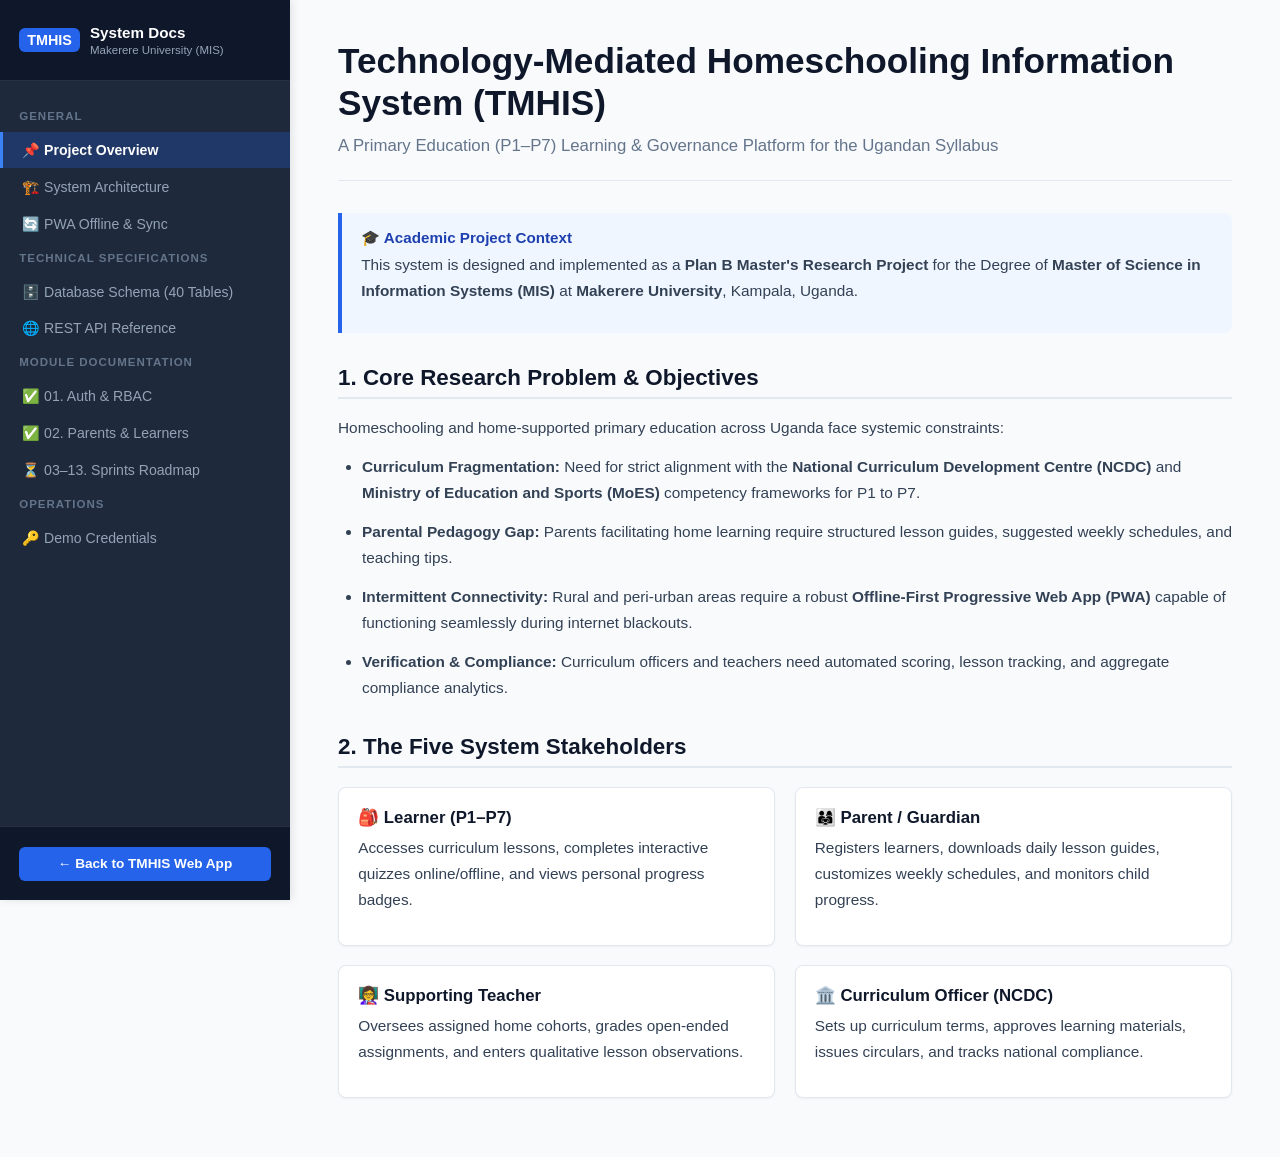
==== docs/index.html @ 47c2bee3 "feat: add learner management module with controller, styles, database seeds, and tests" ====
<!DOCTYPE html>
<html lang="en">
<head>
    <meta charset="UTF-8">
    <meta name="viewport" content="width=device-width, initial-scale=1.0">
    <title>TMHIS Documentation — Makerere University MIS Project</title>
    <link rel="icon" href="data:image/svg+xml,<svg xmlns=%22http://www.w3.org/2000/svg%22 viewBox=%220 0 100 100%22><text y=%22.9em%22 font-size=%2290%22>📖</text></svg>">
    <style>
        :root {
            --primary: #2563eb;
            --primary-dark: #1d4ed8;
            --primary-light: #eff6ff;
            --secondary: #0f172a;
            --sidebar-bg: #1e293b;
            --sidebar-text: #94a3b8;
            --sidebar-active: #ffffff;
            --sidebar-active-bg: #3b82f6;
            --bg-page: #f8fafc;
            --bg-card: #ffffff;
            --text-main: #1e293b;
            --text-muted: #64748b;
            --border-color: #e2e8f0;
            --code-bg: #0f172a;
            --code-text: #f8fafc;
            --success: #10b981;
            --warning: #f59e0b;
        }

        * {
            box-sizing: border-box;
            margin: 0;
            padding: 0;
            font-family: -apple-system, BlinkMacSystemFont, "Segoe UI", Roboto, Helvetica, Arial, sans-serif;
        }

        body {
            background-color: var(--bg-page);
            color: var(--text-main);
            display: flex;
            min-height: 100vh;
        }

        /* Sidebar */
        aside.sidebar {
            width: 290px;
            background: var(--sidebar-bg);
            color: var(--sidebar-text);
            display: flex;
            flex-direction: column;
            position: fixed;
            top: 0;
            bottom: 0;
            left: 0;
            z-index: 100;
            overflow-y: auto;
            box-shadow: 2px 0 8px rgba(0,0,0,0.1);
        }

        .sidebar-header {
            padding: 1.5rem 1.2rem;
            border-bottom: 1px solid rgba(255,255,255,0.1);
            background: #0f172a;
        }

        .sidebar-brand {
            display: flex;
            align-items: center;
            gap: 10px;
            color: #fff;
            text-decoration: none;
        }

        .sidebar-badge {
            background: #2563eb;
            color: #fff;
            font-weight: 800;
            font-size: 0.9rem;
            padding: 4px 8px;
            border-radius: 6px;
        }

        .sidebar-title {
            font-size: 0.95rem;
            font-weight: 700;
            line-height: 1.2;
        }

        .sidebar-subtitle {
            font-size: 0.72rem;
            color: #94a3b8;
            margin-top: 2px;
        }

        .sidebar-nav {
            padding: 1.2rem 0;
            flex: 1;
        }

        .nav-group-title {
            font-size: 0.72rem;
            text-transform: uppercase;
            letter-spacing: 1px;
            color: #64748b;
            padding: 0.6rem 1.2rem;
            font-weight: 700;
        }

        .nav-link {
            display: flex;
            align-items: center;
            gap: 10px;
            padding: 0.65rem 1.2rem;
            color: var(--sidebar-text);
            text-decoration: none;
            font-size: 0.88rem;
            font-weight: 500;
            transition: all 0.2s;
            border-left: 3px solid transparent;
        }

        .nav-link:hover {
            color: #fff;
            background: rgba(255,255,255,0.05);
        }

        .nav-link.active {
            color: #fff;
            background: rgba(37, 99, 235, 0.25);
            border-left-color: #3b82f6;
            font-weight: 600;
        }

        .sidebar-footer {
            padding: 1.2rem;
            border-top: 1px solid rgba(255,255,255,0.1);
            background: #0f172a;
        }

        .btn-back-app {
            display: flex;
            align-items: center;
            justify-content: center;
            gap: 8px;
            width: 100%;
            padding: 0.6rem;
            background: #2563eb;
            color: #fff;
            text-decoration: none;
            border-radius: 6px;
            font-size: 0.85rem;
            font-weight: 600;
            transition: background 0.2s;
        }
        .btn-back-app:hover { background: #1d4ed8; }

        /* Main Content */
        main.content {
            margin-left: 290px;
            flex: 1;
            padding: 2.5rem 3rem;
            max-width: 1100px;
        }

        .doc-section {
            display: none;
            animation: fadeIn 0.25s ease-in;
        }
        .doc-section.active { display: block; }

        @keyframes fadeIn {
            from { opacity: 0; transform: translateY(6px); }
            to { opacity: 1; transform: translateY(0); }
        }

        /* Typography & Components */
        h1.doc-title {
            font-size: 2.2rem;
            color: var(--secondary);
            margin-bottom: 0.5rem;
            line-height: 1.2;
        }

        .doc-subtitle {
            font-size: 1.05rem;
            color: var(--text-muted);
            margin-bottom: 2rem;
            padding-bottom: 1.2rem;
            border-bottom: 1px solid var(--border-color);
        }

        h2.section-heading {
            font-size: 1.4rem;
            color: var(--secondary);
            margin: 2rem 0 1rem 0;
            padding-bottom: 0.4rem;
            border-bottom: 2px solid #e2e8f0;
            display: flex;
            align-items: center;
            gap: 8px;
        }

        h3.subheading {
            font-size: 1.15rem;
            color: #334155;
            margin: 1.4rem 0 0.6rem 0;
        }

        p, li {
            font-size: 0.96rem;
            line-height: 1.7;
            color: #334155;
            margin-bottom: 0.8rem;
        }

        ul, ol {
            padding-left: 1.5rem;
            margin-bottom: 1rem;
        }

        /* Callout Box */
        .callout {
            background: #eff6ff;
            border-left: 4px solid var(--primary);
            padding: 1rem 1.2rem;
            border-radius: 0 8px 8px 0;
            margin: 1.2rem 0;
        }
        .callout-title {
            font-weight: 700;
            color: #1e40af;
            margin-bottom: 0.3rem;
            font-size: 0.95rem;
        }

        /* Cards & Grids */
        .grid-2 {
            display: grid;
            grid-template-columns: 1fr 1fr;
            gap: 1.2rem;
            margin: 1.2rem 0;
        }

        .card {
            background: var(--bg-card);
            border: 1px solid var(--border-color);
            border-radius: 8px;
            padding: 1.2rem;
            box-shadow: 0 1px 3px rgba(0,0,0,0.05);
        }

        .card h4 {
            font-size: 1.05rem;
            color: var(--secondary);
            margin-bottom: 0.4rem;
        }

        /* Tables */
        .table-responsive {
            overflow-x: auto;
            margin: 1.4rem 0;
            background: #fff;
            border: 1px solid var(--border-color);
            border-radius: 8px;
        }

        table {
            width: 100%;
            border-collapse: collapse;
            font-size: 0.9rem;
            text-align: left;
        }

        th {
            background: #f8fafc;
            padding: 0.8rem 1rem;
            font-weight: 700;
            color: #475569;
            border-bottom: 1px solid var(--border-color);
        }

        td {
            padding: 0.8rem 1rem;
            border-bottom: 1px solid var(--border-color);
            color: #334155;
        }

        tr:last-child td { border-bottom: none; }
        tr:hover { background: #f8fafc; }

        /* Code Blocks */
        pre {
            background: var(--code-bg);
            color: var(--code-text);
            padding: 1.2rem;
            border-radius: 8px;
            overflow-x: auto;
            font-family: Consolas, "Liberation Mono", Courier, monospace;
            font-size: 0.88rem;
            line-height: 1.5;
            margin: 1rem 0;
        }

        code {
            font-family: Consolas, "Liberation Mono", Courier, monospace;
            background: #e2e8f0;
            color: #0f172a;
            padding: 2px 6px;
            border-radius: 4px;
            font-size: 0.88rem;
        }

        pre code {
            background: none;
            color: inherit;
            padding: 0;
        }

        /* Badges */
        .badge {
            display: inline-block;
            font-size: 0.75rem;
            font-weight: 700;
            padding: 3px 8px;
            border-radius: 12px;
            text-transform: uppercase;
        }
        .badge-success { background: #dcfce7; color: #15803d; }
        .badge-pending { background: #fef3c7; color: #b45309; }
        .badge-method { background: #1e40af; color: #fff; padding: 2px 6px; font-size: 0.7rem; border-radius: 4px; }

        /* Mobile Responsive */
        @media (max-width: 900px) {
            aside.sidebar {
                width: 100%;
                height: auto;
                position: relative;
            }
            main.content {
                margin-left: 0;
                padding: 1.5rem;
            }
            body {
                flex-direction: column;
            }
            .grid-2 {
                grid-template-columns: 1fr;
            }
        }
    </style>
</head>
<body>

    <!-- Sidebar Navigation -->
    <aside class="sidebar">
        <div class="sidebar-header">
            <a href="#overview" class="sidebar-brand" onclick="Docs.navigate('overview')">
                <span class="sidebar-badge">TMHIS</span>
                <div>
                    <div class="sidebar-title">System Docs</div>
                    <div class="sidebar-subtitle">Makerere University (MIS)</div>
                </div>
            </a>
        </div>

        <nav class="sidebar-nav">
            <div class="nav-group-title">General</div>
            <a href="#overview" class="nav-link active" onclick="Docs.navigate('overview')">📌 Project Overview</a>
            <a href="#architecture" class="nav-link" onclick="Docs.navigate('architecture')">🏗️ System Architecture</a>
            <a href="#offline-sync" class="nav-link" onclick="Docs.navigate('offline-sync')">🔄 PWA Offline & Sync</a>
            
            <div class="nav-group-title">Technical Specifications</div>
            <a href="#database" class="nav-link" onclick="Docs.navigate('database')">🗄️ Database Schema (40 Tables)</a>
            <a href="#api" class="nav-link" onclick="Docs.navigate('api')">🌐 REST API Reference</a>
            
            <div class="nav-group-title">Module Documentation</div>
            <a href="#mod-01" class="nav-link" onclick="Docs.navigate('mod-01')">✅ 01. Auth & RBAC</a>
            <a href="#mod-02" class="nav-link" onclick="Docs.navigate('mod-02')">✅ 02. Parents & Learners</a>
            <a href="#mod-roadmap" class="nav-link" onclick="Docs.navigate('mod-roadmap')">⏳ 03–13. Sprints Roadmap</a>
            
            <div class="nav-group-title">Operations</div>
            <a href="#credentials" class="nav-link" onclick="Docs.navigate('credentials')">🔑 Demo Credentials</a>
        </nav>

        <div class="sidebar-footer">
            <a href="/" class="btn-back-app">← Back to TMHIS Web App</a>
        </div>
    </aside>

    <!-- Main Content Area -->
    <main class="content">

        <!-- SECTION: OVERVIEW -->
        <section id="sec-overview" class="doc-section active">
            <h1 class="doc-title">Technology-Mediated Homeschooling Information System (TMHIS)</h1>
            <p class="doc-subtitle">A Primary Education (P1–P7) Learning & Governance Platform for the Ugandan Syllabus</p>

            <div class="callout">
                <div class="callout-title">🎓 Academic Project Context</div>
                <p>This system is designed and implemented as a <strong>Plan B Master's Research Project</strong> for the Degree of <strong>Master of Science in Information Systems (MIS)</strong> at <strong>Makerere University</strong>, Kampala, Uganda.</p>
            </div>

            <h2 class="section-heading">1. Core Research Problem & Objectives</h2>
            <p>Homeschooling and home-supported primary education across Uganda face systemic constraints:</p>
            <ul>
                <li><strong>Curriculum Fragmentation:</strong> Need for strict alignment with the <strong>National Curriculum Development Centre (NCDC)</strong> and <strong>Ministry of Education and Sports (MoES)</strong> competency frameworks for P1 to P7.</li>
                <li><strong>Parental Pedagogy Gap:</strong> Parents facilitating home learning require structured lesson guides, suggested weekly schedules, and teaching tips.</li>
                <li><strong>Intermittent Connectivity:</strong> Rural and peri-urban areas require a robust <strong>Offline-First Progressive Web App (PWA)</strong> capable of functioning seamlessly during internet blackouts.</li>
                <li><strong>Verification & Compliance:</strong> Curriculum officers and teachers need automated scoring, lesson tracking, and aggregate compliance analytics.</li>
            </ul>

            <h2 class="section-heading">2. The Five System Stakeholders</h2>
            <div class="grid-2">
                <div class="card">
                    <h4>🎒 Learner (P1–P7)</h4>
                    <p>Accesses curriculum lessons, completes interactive quizzes online/offline, and views personal progress badges.</p>
                </div>
                <div class="card">
                    <h4>👨‍👩‍👧 Parent / Guardian</h4>
                    <p>Registers learners, downloads daily lesson guides, customizes weekly schedules, and monitors child progress.</p>
                </div>
                <div class="card">
                    <h4>👩‍🏫 Supporting Teacher</h4>
                    <p>Oversees assigned home cohorts, grades open-ended assignments, and enters qualitative lesson observations.</p>
                </div>
                <div class="card">
                    <h4>🏛️ Curriculum Officer (NCDC)</h4>
                    <p>Sets up curriculum terms, approves learning materials, issues circulars, and tracks national compliance.</p>
                </div>
            </div>
        </section>

        <!-- SECTION: ARCHITECTURE -->
        <section id="sec-architecture" class="doc-section">
            <h1 class="doc-title">System Architecture</h1>
            <p class="doc-subtitle">Decoupled API-First Layered Architecture with Offline-First Client Shell</p>

            <h2 class="section-heading">Architectural Overview</h2>
            <pre><code>┌─────────────────────────────────────────────────────────────────────────┐
│                           CLIENT LAYER (PWA)                            │
│                                                                         │
│  ┌───────────────────────┐  ┌────────────────────────────────────────┐  │
│  │    Service Worker     │  │           Application Shell            │  │
│  │ (Cache Storage Assets)│  │      (Responsive Single Page App)      │  │
│  └───────────────────────┘  └────────────────────────────────────────┘  │
│                                                 │                       │
│  ┌──────────────────────────────────────────────┴────────────────────┐  │
│  │                     Client Storage & State Engine                 │  │
│  │  - IndexedDB: Cached lessons, syllabus metadata, quiz questions   │  │
│  │  - Local Sync Queue: Pending offline mutations + UUID keys         │  │
│  │  - Network State Monitor: Automatic reconnection & sync flush     │  │
│  └──────────────────────────────────────┬────────────────────────────┘  │
└─────────────────────────────────────────┼───────────────────────────────┘
                                          │ HTTPS JSON API (REST)
                                          ▼
┌─────────────────────────────────────────────────────────────────────────┐
│                    APPLICATION LAYER (PHP 8.2 MVC)                      │
│                                                                         │
│  ┌───────────────────────────────────────────────────────────────────┐  │
│  │ Middleware Pipeline: Auth (Session/Bearer), RBAC, Rate Limiting   │  │
│  └──────────────────────────────────┬────────────────────────────────┘  │
│                                     ▼                                   │
│  ┌───────────────────────────────────────────────────────────────────┐  │
│  │ Controllers (Route dispatching, Input validation, JSON Responses) │  │
│  └──────────────────────────────────┬────────────────────────────────┘  │
│                                     ▼                                   │
│  ┌───────────────────────────────────────────────────────────────────┐  │
│  │ Domain & Service Logic:                                           │  │
│  │  - Server-Authoritative Auto-Scoring Engine                       │  │
│  │  - Idempotent Sync Processor (UUID de-duplication)                │  │
│  │  - Parent-Child / Teacher-Learner Boundary Authorization          │  │
│  │  - Curriculum Coverage & Compliance Computation                   │  │
│  │  - Comprehensive Audit Logger                                     │  │
│  └──────────────────────────────────┬────────────────────────────────┘  │
│                                     ▼                                   │
│  ┌───────────────────────────────────────────────────────────────────┐  │
│  │ Models & Data Layer (PDO Prepared Statements, ACID Transactions)  │  │
│  └──────────────────────────────────┬────────────────────────────────┘  │
└─────────────────────────────────────┼───────────────────────────────────┘
                                      ▼
                      ┌───────────────────────────────┐
                      │    MySQL 8.0 (InnoDB, JSON)    │
                      └───────────────────────────────┘</code></pre>

            <h2 class="section-heading">Key Backend Design Patterns</h2>
            <ul>
                <li><strong>Front Controller & Dynamic Router:</strong> All requests route through <code>index.php</code> and <code>Router.php</code> with parameter extraction.</li>
                <li><strong>Singleton Database Connection:</strong> Enforces strict PDO prepared statements, UTF-8 charset, and Kampala (+03:00) session timezone.</li>
                <li><strong>Standard Response Formatter:</strong> Unified JSON envelopes with proper HTTP status codes.</li>
                <li><strong>Layered Middleware:</strong> Enforces authentication, role barriers, and rate-limiting before requests reach business logic.</li>
            </ul>
        </section>

        <!-- SECTION: OFFLINE & SYNC -->
        <section id="sec-offline-sync" class="doc-section">
            <h1 class="doc-title">PWA Offline Mode & Sync Protocol</h1>
            <p class="doc-subtitle">Ensuring uninterrupted home education during power and internet outages</p>

            <h2 class="section-heading">1. Service Worker & Application Shell</h2>
            <p>The Service Worker (<code>sw.js</code>) intercepts all asset requests. It uses a <strong>Cache-First with Network Fallback</strong> strategy for UI assets (HTML, CSS, JS, fonts) and a <strong>Network-First with Offline JSON fallback</strong> for API endpoints.</p>

            <h2 class="section-heading">2. IndexedDB Client Storage</h2>
            <p>While offline, the application stores:</p>
            <ul>
                <li>Downloaded P1–P7 lesson text, worksheets, and teacher notes.</li>
                <li>Assessment quizzes and questions.</li>
                <li>Learner answers and offline attempt progress.</li>
                <li>Local FIFO Synchronization Queue.</li>
            </ul>

            <h2 class="section-heading">3. Idempotent Synchronization Algorithm</h2>
            <div class="callout">
                <div class="callout-title">🔒 Idempotency Guarantee</div>
                <p>Every mutation performed offline receives a unique client UUID (<code>client_transaction_uuid</code>). If a network timeout occurs during sync and the client retries, the server recognizes the UUID and returns the previous acknowledgment without duplicate processing.</p>
            </div>

            <ol>
                <li>Client detects internet restoration via <code>window.addEventListener('online')</code>.</li>
                <li>Sync lock is acquired to prevent concurrent sync races.</li>
                <li>Client sends oldest pending queue mutation to <code>/api/sync</code>.</li>
                <li>Server checks UUID in <code>sync_log</code> table:
                    <ul>
                        <li>If processed previously: returns stored ACK immediately.</li>
                        <li>If new: validates payload, verifies authorization, recalculates scores, and commits in an ACID transaction.</li>
                    </ul>
                </li>
                <li>Client receives ACK and removes item from local IndexedDB queue.</li>
            </ol>
        </section>

        <!-- SECTION: DATABASE -->
        <section id="sec-database" class="doc-section">
            <h1 class="doc-title">Database Schema & Dictionary</h1>
            <p class="doc-subtitle">MySQL 8.0 Relational Design with 40 Tables, Foreign Keys, and Views</p>

            <div class="table-responsive">
                <table>
                    <thead>
                        <tr>
                            <th>Category</th>
                            <th>Tables</th>
                            <th>Description</th>
                        </tr>
                    </thead>
                    <tbody>
                        <tr>
                            <td><strong>Identity & RBAC</strong></td>
                            <td><code>users</code>, <code>roles</code>, <code>permissions</code>, <code>role_permissions</code>, <code>user_permissions</code>, <code>password_resets</code></td>
                            <td>Authentication, role mappings, hashed tokens, lockout counters.</td>
                        </tr>
                        <tr>
                            <td><strong>Stakeholders</strong></td>
                            <td><code>parents</code>, <code>learners</code>, <code>teachers</code>, <code>curriculum_officers</code></td>
                            <td>Actor profiles, phone numbers, districts, subject specialties.</td>
                        </tr>
                        <tr>
                            <td><strong>Curriculum (P1–P7)</strong></td>
                            <td><code>classes</code>, <code>subjects</code>, <code>curriculum_terms</code>, <code>lessons</code>, <code>learner_subjects</code></td>
                            <td>Primary classes, subject definitions, lesson competencies.</td>
                        </tr>
                        <tr>
                            <td><strong>Materials & Guides</strong></td>
                            <td><code>learning_materials</code>, <code>material_versions</code>, <code>parental_guides</code>, <code>parental_guide_versions</code></td>
                            <td>Educational assets, version approval workflows, parental walkthroughs.</td>
                        </tr>
                        <tr>
                            <td><strong>Assessments</strong></td>
                            <td><code>assessments</code>, <code>assessment_questions</code>, <code>assessment_options</code>, <code>assessment_attempts</code>, <code>assessment_answers</code>, <code>assessment_results</code></td>
                            <td>Formative & summative tests, auto-scoring, rubrics, question banks.</td>
                        </tr>
                        <tr>
                            <td><strong>Offline & Audit</strong></td>
                            <td><code>devices</code>, <code>sync_queue</code>, <code>sync_log</code>, <code>learning_activities</code>, <code>notifications</code>, <code>messages</code>, <code>message_threads</code>, <code>audit_trail</code></td>
                            <td>Sync tracking with UUID idempotency, activity logs, system audit.</td>
                        </tr>
                    </tbody>
                </table>
            </div>
        </section>

        <!-- SECTION: API REFERENCE -->
        <section id="sec-api" class="doc-section">
            <h1 class="doc-title">REST API Reference</h1>
            <p class="doc-subtitle">Standardized JSON endpoints with role authorization</p>

            <h2 class="section-heading">Standard Response Envelope</h2>
            <pre><code>{
  "success": true,
  "data": { ... },
  "message": "Operation completed successfully.",
  "errors": []
}</code></pre>

            <h2 class="section-heading">Authentication Endpoints</h2>
            <div class="table-responsive">
                <table>
                    <thead>
                        <tr>
                            <th>Method</th>
                            <th>Endpoint</th>
                            <th>Description</th>
                            <th>Auth</th>
                        </tr>
                    </thead>
                    <tbody>
                        <tr>
                            <td><span class="badge badge-method">POST</span></td>
                            <td><code>/api/auth/login</code></td>
                            <td>Email/password sign-in with lockout protection</td>
                            <td>Public</td>
                        </tr>
                        <tr>
                            <td><span class="badge badge-method">POST</span></td>
                            <td><code>/api/auth/register-parent</code></td>
                            <td>Parent self-registration and family initialization</td>
                            <td>Public</td>
                        </tr>
                        <tr>
                            <td><span class="badge badge-method">GET</span></td>
                            <td><code>/api/auth/me</code></td>
                            <td>Retrieve current authenticated user and permissions</td>
                            <td>Bearer / Session</td>
                        </tr>
                        <tr>
                            <td><span class="badge badge-method">POST</span></td>
                            <td><code>/api/auth/logout</code></td>
                            <td>Terminate session and invalidate tokens</td>
                            <td>Bearer / Session</td>
                        </tr>
                        <tr>
                            <td><span class="badge badge-method">POST</span></td>
                            <td><code>/api/auth/forgot-password</code></td>
                            <td>Generate 1-hour single-use password reset token</td>
                            <td>Public</td>
                        </tr>
                        <tr>
                            <td><span class="badge badge-method">POST</span></td>
                            <td><code>/api/auth/reset-password</code></td>
                            <td>Reset password using verified token</td>
                            <td>Public</td>
                        </tr>
                        <tr>
                            <td><span class="badge badge-method">POST</span></td>
                            <td><code>/api/auth/change-password</code></td>
                            <td>Change password with old password verification</td>
                            <td>Bearer / Session</td>
                        </tr>
                        <tr>
                            <td><span class="badge badge-method">POST</span></td>
                            <td><code>/api/auth/update-avatar</code></td>
                            <td>Upload image file (max 4MB) or set URL for user profile photo</td>
                            <td>Bearer / Session</td>
                        </tr>
                        <tr>
                            <td><span class="badge badge-method">POST</span></td>
                            <td><code>/api/auth/update-profile</code></td>
                            <td>Update user full name and role-specific contact details</td>
                            <td>Bearer / Session</td>
                        </tr>
                    </tbody>
                </table>
            </div>

            <h2 class="section-heading">Administration Endpoints</h2>
            <div class="table-responsive">
                <table>
                    <thead>
                        <tr>
                            <th>Method</th>
                            <th>Endpoint</th>
                            <th>Description</th>
                            <th>Required Role</th>
                        </tr>
                    </thead>
                    <tbody>
                        <tr>
                            <td><span class="badge badge-method">GET</span></td>
                            <td><code>/api/admin/users</code></td>
                            <td>Paginated user list with full names, role badges, and status filters</td>
                            <td><code>administrator</code></td>
                        </tr>
                        <tr>
                            <td><span class="badge badge-method">POST</span></td>
                            <td><code>/api/admin/users</code></td>
                            <td>Create teacher, officer, parent, or admin account with full name</td>
                            <td><code>administrator</code></td>
                        </tr>
                        <tr>
                            <td><span class="badge badge-method">GET</span></td>
                            <td><code>/api/admin/users/{id}</code></td>
                            <td>Retrieve detailed user account and actor profile attributes</td>
                            <td><code>administrator</code></td>
                        </tr>
                        <tr>
                            <td><span class="badge badge-method">PUT</span></td>
                            <td><code>/api/admin/users/{id}</code></td>
                            <td>Edit user information, status, and role profile details</td>
                            <td><code>administrator</code></td>
                        </tr>
                        <tr>
                            <td><span class="badge badge-method">PATCH</span></td>
                            <td><code>/api/admin/users/{id}/status</code></td>
                            <td>Set user status (active, suspended, inactive)</td>
                            <td><code>administrator</code></td>
                        </tr>
                        <tr>
                            <td><span class="badge badge-method">POST</span></td>
                            <td><code>/api/admin/users/{id}/reset-password</code></td>
                            <td>Immediately override and reset user password with audit log</td>
                            <td><code>administrator</code></td>
                        </tr>
                        <tr>
                            <td><span class="badge badge-method">POST</span></td>
                            <td><code>/api/admin/users/{id}/unlock</code></td>
                            <td>Unlock account locked from consecutive failed login attempts</td>
                            <td><code>administrator</code></td>
                        </tr>
                        <!-- Module 02: Parents & Learners -->
                        <tr>
                            <td><span class="badge badge-method">GET</span></td>
                            <td><code>/api/parent/classes</code></td>
                            <td>List primary school classes (P1–P7) with age guidelines & subject counts</td>
                            <td><code>parent</code>, <code>admin</code>, <code>officer</code></td>
                        </tr>
                        <tr>
                            <td><span class="badge badge-method">GET</span></td>
                            <td><code>/api/parent/learners</code></td>
                            <td>List registered home learners with class, age, and active subject counts</td>
                            <td><code>parent</code>, <code>admin</code>, <code>teacher</code></td>
                        </tr>
                        <tr>
                            <td><span class="badge badge-method">POST</span></td>
                            <td><code>/api/parent/learners</code></td>
                            <td>Register new child, enforce duplicate guard, and auto-allocate class subjects</td>
                            <td><code>parent</code>, <code>admin</code></td>
                        </tr>
                        <tr>
                            <td><span class="badge badge-method">GET</span></td>
                            <td><code>/api/parent/learners/{id}</code></td>
                            <td>Retrieve complete learner profile, enrolled subjects & weekly hours</td>
                            <td><code>parent</code> (owner), <code>admin</code></td>
                        </tr>
                        <tr>
                            <td><span class="badge badge-method">PUT</span></td>
                            <td><code>/api/parent/learners/{id}</code></td>
                            <td>Update child demographics, special needs, or promote class (auto re-align subjects)</td>
                            <td><code>parent</code> (owner), <code>admin</code></td>
                        </tr>
                        <tr>
                            <td><span class="badge badge-method">PATCH</span></td>
                            <td><code>/api/parent/learners/{id}/status</code></td>
                            <td>Deactivate / activate learner preserving historical progress</td>
                            <td><code>parent</code> (owner), <code>admin</code></td>
                        </tr>
                        <tr>
                            <td><span class="badge badge-method">POST</span></td>
                            <td><code>/api/parent/learners/{id}/create-login</code></td>
                            <td>Generate standalone student credentials for upper primary learners (P4–P7)</td>
                            <td><code>parent</code> (owner), <code>admin</code></td>
                        </tr>
                        <tr>
                            <td><span class="badge badge-method">GET</span></td>
                            <td><code>/api/parent/profile</code></td>
                            <td>Fetch parent extended homeschooling family demographics (NIN, District, Experience)</td>
                            <td><code>parent</code></td>
                        </tr>
                        <tr>
                            <td><span class="badge badge-method">PUT</span></td>
                            <td><code>/api/parent/profile</code></td>
                            <td>Update parent homeschooling demographics and household details</td>
                            <td><code>parent</code></td>
                        </tr>
                    </tbody>
                </table>
            </div>
        </section>

        <!-- SECTION: MODULE 01 -->
        <section id="sec-mod-01" class="doc-section">
            <h1 class="doc-title">Module 01: Authentication, Users & RBAC</h1>
            <p class="doc-subtitle">Status: <span class="badge badge-success">Completed & Tested</span></p>

            <h2 class="section-heading">Implementation Summary</h2>
            <ul>
                <li><strong>Multi-role Login & Routing:</strong> Authenticates all 5 roles (Administrator, Curriculum Officer, Teacher, Parent, Learner) and routes to their dedicated dashboards.</li>
                <li><strong>Unified Full Name & Profile Management:</strong> Direct <code>full_name</code> column in <code>users</code> table synchronized with actor profile tables (parents, teachers, officers, learners) and editable live from the Profile view.</li>
                <li><strong>Administrative User Editing & Overrides:</strong> Full administrative privileges to inspect user profiles, edit full names, emails, contact details, reset passwords immediately, and unlock locked accounts.</li>
                <li><strong>Avatar & Photo Uploads:</strong> Multi-part file upload (JPG, PNG, WEBP, GIF $\le 4$MB) with server-side MIME verification and fallback to dynamic UI avatars.</li>
                <li><strong>Role Badge Styling:</strong> Color-coded visual tags for distinct role recognition across user pills, dropdown headers, and tables.</li>
                <li><strong>Parent Self-Registration:</strong> Transaction-safe creation of user credentials and linked parent profile.</li>
                <li><strong>Security Hardening:</strong>
                    <ul>
                        <li>Bcrypt password hashing with salt generation.</li>
                        <li>Account lockout after 5 consecutive failed attempts (15 minutes).</li>
                        <li>IP Rate-limiting on authentication routes.</li>
                        <li>Single-use, 1-hour time-expiring reset tokens.</li>
                    </ul>
                </li>
                <li><strong>Client SPA Route Guards:</strong> Automatically redirects authenticated users to their dashboards and shields private screens.</li>
                <li><strong>Audit Trail Logging:</strong> Logs every login, logout, password change, profile update, admin user edit, admin password reset, and status alteration.</li>
            </ul>

            <h2 class="section-heading">Verification & Test Suite</h2>
            <p>Run the automated test runner to verify all 19 foundation, authentication, and administrative test assertions:</p>
            <pre><code>php tests/test_sprint0_sprint1.php</code></pre>
        </section>

        <!-- SECTION: MODULE 02 -->
        <section id="sec-mod-02" class="doc-section">
            <h1 class="doc-title">Module 02: Parent, Family & Learner Management</h1>
            <p class="doc-subtitle">Status: <span class="badge badge-success">Completed & Tested</span></p>

            <h2 class="section-heading">1. Implementation Summary</h2>
            <ul>
                <li><strong>Ugandan Primary Curriculum (NCDC P1–P7) Subjects Seeding:</strong> All 53 national standard subjects for Primary 1 through Primary 7 seeded into database with weekly hours, instruction language, and subject codes.</li>
                <li><strong>Automatic Subject Allocation:</strong> When a child is registered into any class (P1–P7), all active syllabus subjects for that class are automatically enrolled in <code>learner_subjects</code> in a single database transaction.</li>
                <li><strong>Religious Education Customization:</strong> Supports selecting <strong>Christian Religious Education (CRE)</strong> vs. <strong>Islamic Religious Education (IRE)</strong> tracks upon enrollment.</li>
                <li><strong>Duplicate Learner Guard:</strong> Strict multi-column uniqueness check on <code>(parent_id, full_name, date_of_birth)</code> preventing accidental duplicate registrations while permitting same names under different families.</li>
                <li><strong>Special Learning Needs Accommodations:</strong> Structured capture of accommodations (extra quiz time, high-contrast visual aids, dyscalculia support) to automatically feed downstream lesson delivery and assessment timers.</li>
                <li><strong>Class Level Promotion & Realignment:</strong> Promoting a child from e.g. P3 to P4 seamlessly deactivates old subjects and auto-enrolls new class subjects while preserving historical records.</li>
                <li><strong>Optional Standalone Student Login:</strong> Parents can provision independent login credentials (role: <code>learner</code>) for upper primary children (P4–P7) to complete quizzes and read lessons independently.</li>
                <li><strong>Multi-Tenant Data Isolation:</strong> Parents are strictly restricted to their own children; teachers access assigned cohorts; administrators maintain global audit oversight.</li>
                <li><strong>Parent Extended Profile:</strong> Management of Ugandan National ID (NIN), District, Household Size, and Homeschooling Experience level.</li>
                <li><strong>Offline Caching (PWA):</strong> Service worker shell updated to <code>tmhis-shell-v11</code> ensuring learner profiles and timetables remain accessible offline.</li>
            </ul>

            <h2 class="section-heading">2. Verification & Automated Test Suite</h2>
            <p>Run the Module 02 automated test runner (14/14 tests passing):</p>
            <pre><code>php tests/test_sprint2_learners.php</code></pre>
        </section>

        <!-- SECTION: ROADMAP -->
        <section id="sec-mod-roadmap" class="doc-section">
            <h1 class="doc-title">Sprint & Module Roadmap (01 – 13)</h1>
            <p class="doc-subtitle">Master Development Plan sequence for TMHIS</p>

            <div class="table-responsive">
                <table>
                    <thead>
                        <tr>
                            <th>Sprint</th>
                            <th>Module Title</th>
                            <th>Status</th>
                        </tr>
                    </thead>
                    <tbody>
                        <tr><td>Sprint 0</td><td>Foundation, Architecture, PWA Shell & Error Handling</td><td><span class="badge badge-success">Completed</span></td></tr>
                        <tr><td>Sprint 1</td><td>Module 01: Authentication, Users and RBAC</td><td><span class="badge badge-success">Completed</span></td></tr>
                        <tr><td>Sprint 2</td><td>Module 02: Parent, Family and Learner Management</td><td><span class="badge badge-success">Completed</span></td></tr>
                        <tr><td>Sprint 3</td><td>Module 03: Curriculum Management (P1–P7)</td><td><span class="badge badge-pending">Upcoming</span></td></tr>
                        <tr><td>Sprint 4</td><td>Module 04: Learning Materials & Digital Delivery</td><td><span class="badge badge-pending">Upcoming</span></td></tr>
                        <tr><td>Sprint 5</td><td>Module 05: Parental Guides & Flexible Scheduling</td><td><span class="badge badge-pending">Upcoming</span></td></tr>
                        <tr><td>Sprint 6</td><td>Module 06: Online & Offline Assessments & Scoring</td><td><span class="badge badge-pending">Upcoming</span></td></tr>
                        <tr><td>Sprint 7</td><td>Module 07: PWA Offline Architecture & Synchronisation</td><td><span class="badge badge-pending">Upcoming</span></td></tr>
                        <tr><td>Sprint 8</td><td>Module 08: Progress Tracking & Dashboards</td><td><span class="badge badge-pending">Upcoming</span></td></tr>
                        <tr><td>Sprint 9</td><td>Module 09: Reporting & Compliance Analytics</td><td><span class="badge badge-pending">Upcoming</span></td></tr>
                        <tr><td>Sprint 10</td><td>Module 10: In-App Notifications Engine</td><td><span class="badge badge-pending">Upcoming</span></td></tr>
                        <tr><td>Sprint 11</td><td>Module 11: Messaging & Curriculum Circulars</td><td><span class="badge badge-pending">Upcoming</span></td></tr>
                        <tr><td>Sprint 12</td><td>Module 12: Audit Trail & Technical Administration</td><td><span class="badge badge-pending">Upcoming</span></td></tr>
                        <tr><td>Sprint 13</td><td>Module 13: Testing, Validation & Dissertation Evidence</td><td><span class="badge badge-pending">Upcoming</span></td></tr>
                    </tbody>
                </table>
            </div>
        </section>

        <!-- SECTION: CREDENTIALS -->
        <section id="sec-credentials" class="doc-section">
            <h1 class="doc-title">Demo & Administrative Credentials</h1>
            <p class="doc-subtitle">Seeded accounts for system evaluation and testing</p>

            <div class="table-responsive">
                <table>
                    <thead>
                        <tr>
                            <th>Role</th>
                            <th>Full Name</th>
                            <th>Email</th>
                            <th>Password</th>
                            <th>Access Scope</th>
                        </tr>
                    </thead>
                    <tbody>
                        <tr>
                            <td><strong>Administrator</strong></td>
                            <td>System Administrator</td>
                            <td><code>admin@tmhis.org</code></td>
                            <td><code>Admin@2026!</code></td>
                            <td>Technical Administration, User Management, Audit Logs</td>
                        </tr>
                        <tr>
                            <td><strong>Curriculum Officer</strong></td>
                            <td>Dr. Grace Kiconco</td>
                            <td><code>officer.ncdc@tmhis.org</code></td>
                            <td><code>Officer@2026!</code></td>
                            <td>Curriculum Setup (P1–P7), Materials Review, National Compliance</td>
                        </tr>
                        <tr>
                            <td><strong>Teacher</strong></td>
                            <td>David Mukasa</td>
                            <td><code>teacher.mukasa@tmhis.org</code></td>
                            <td><code>Teacher@2026!</code></td>
                            <td>Learner Progress Oversight, Subjective Grading, Feedback</td>
                        </tr>
                        <tr>
                            <td><strong>Parent</strong></td>
                            <td>Sarah Namubiru</td>
                            <td><code>parent.namubiru@tmhis.org</code></td>
                            <td><code>Parent@2026!</code></td>
                            <td>Home Learner Management, Teaching Guides, Quiz Tracking</td>
                        </tr>
                    </tbody>
                </table>
            </div>
        </section>

    </main>

    <!-- Docs Interactive Controller -->
    <script>
        const Docs = {
            navigate(sectionId) {
                // Update nav links
                document.querySelectorAll('.nav-link').forEach(link => {
                    link.classList.toggle('active', link.getAttribute('href') === `#${sectionId}`);
                });

                // Update section visibility
                document.querySelectorAll('.doc-section').forEach(sec => {
                    sec.classList.toggle('active', sec.id === `sec-${sectionId}`);
                });

                window.scrollTo({ top: 0, behavior: 'smooth' });
            },

            init() {
                const hash = (window.location.hash || '#overview').replace('#', '');
                this.navigate(hash);

                window.addEventListener('hashchange', () => {
                    const h = (window.location.hash || '#overview').replace('#', '');
                    this.navigate(h);
                });
            }
        };

        document.addEventListener('DOMContentLoaded', () => Docs.init());
    </script>
</body>
</html>
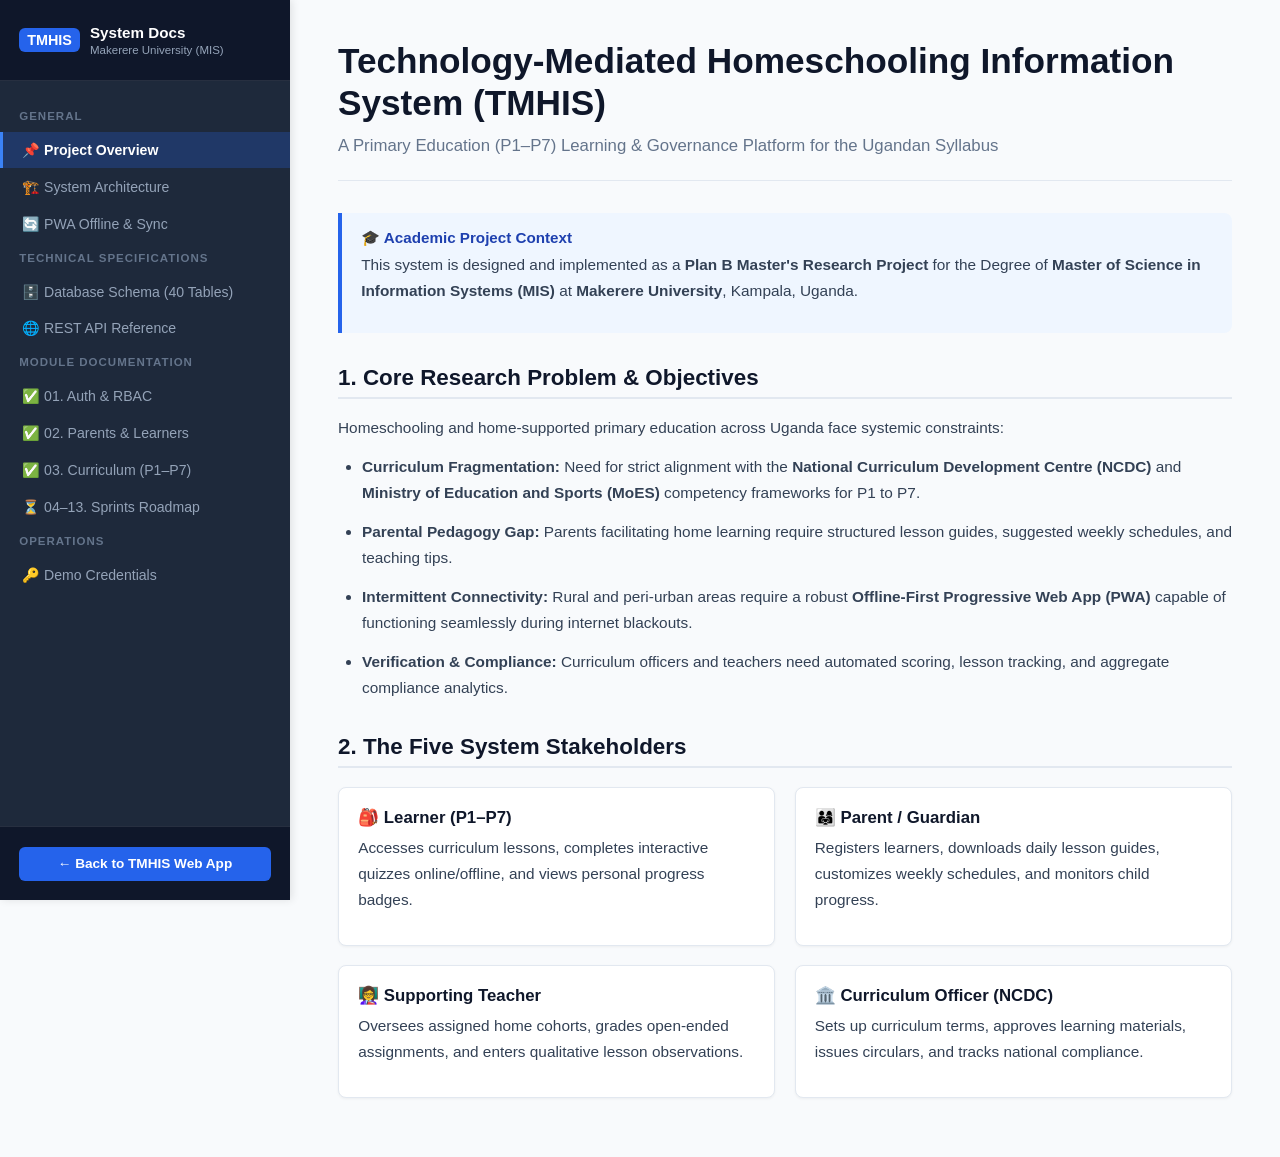
==== commit 46d3075e: "feat: implement curriculum lessons module with controller, database seeder, and tests" ====
--- a/docs/index.html
+++ b/docs/index.html
@@ -375,7 +375,8 @@
             <div class="nav-group-title">Module Documentation</div>
             <a href="#mod-01" class="nav-link" onclick="Docs.navigate('mod-01')">✅ 01. Auth & RBAC</a>
             <a href="#mod-02" class="nav-link" onclick="Docs.navigate('mod-02')">✅ 02. Parents & Learners</a>
-            <a href="#mod-roadmap" class="nav-link" onclick="Docs.navigate('mod-roadmap')">⏳ 03–13. Sprints Roadmap</a>
+            <a href="#mod-03" class="nav-link" onclick="Docs.navigate('mod-03')">✅ 03. Curriculum (P1–P7)</a>
+            <a href="#mod-roadmap" class="nav-link" onclick="Docs.navigate('mod-roadmap')">⏳ 04–13. Sprints Roadmap</a>
             
             <div class="nav-group-title">Operations</div>
             <a href="#credentials" class="nav-link" onclick="Docs.navigate('credentials')">🔑 Demo Credentials</a>
@@ -742,7 +743,13 @@
                         <tr>
                             <td><span class="badge badge-method">PUT</span></td>
                             <td><code>/api/parent/learners/{id}</code></td>
-                            <td>Update child demographics, special needs, or promote class (auto re-align subjects)</td>
+                            <td>Update child demographics, photo URL, special needs, or promote class (auto re-align subjects)</td>
+                            <td><code>parent</code> (owner), <code>admin</code></td>
+                        </tr>
+                        <tr>
+                            <td><span class="badge badge-method">POST</span></td>
+                            <td><code>/api/parent/learners/{id}/avatar</code></td>
+                            <td>Upload student photo (JPG/PNG/WEBP/GIF $\le$ 4MB), save to uploads, update learner & sync linked user</td>
                             <td><code>parent</code> (owner), <code>admin</code></td>
                         </tr>
                         <tr>
@@ -766,8 +773,75 @@
                         <tr>
                             <td><span class="badge badge-method">PUT</span></td>
                             <td><code>/api/parent/profile</code></td>
-                            <td>Update parent homeschooling demographics and household details</td>
+                            <td>Update parent homeschooling household profile</td>
                             <td><code>parent</code></td>
+                        </tr>
+                        <!-- Module 03: Curriculum Management (P1–P7) -->
+                        <tr>
+                            <td><span class="badge badge-method">GET</span></td>
+                            <td><code>/api/curriculum/classes</code></td>
+                            <td>List all primary school classes (P1–P7) with subject counts, lesson counts, and weekly hours</td>
+                            <td>Authenticated (All roles)</td>
+                        </tr>
+                        <tr>
+                            <td><span class="badge badge-method">GET</span></td>
+                            <td><code>/api/curriculum/classes/{id}/subjects</code></td>
+                            <td>List active curriculum subjects under a primary class with lesson counts</td>
+                            <td>Authenticated (All roles)</td>
+                        </tr>
+                        <tr>
+                            <td><span class="badge badge-method">GET</span></td>
+                            <td><code>/api/curriculum/subjects/{id}</code></td>
+                            <td>Retrieve single subject details, weekly hours, and description</td>
+                            <td>Authenticated (All roles)</td>
+                        </tr>
+                        <tr>
+                            <td><span class="badge badge-method">GET</span></td>
+                            <td><code>/api/curriculum/subjects/{id}/lessons</code></td>
+                            <td>Retrieve ordered, sequenced lessons for a subject with search query & status filters</td>
+                            <td>Authenticated (All roles)</td>
+                        </tr>
+                        <tr>
+                            <td><span class="badge badge-method">GET</span></td>
+                            <td><code>/api/curriculum/lessons/{id}</code></td>
+                            <td>Retrieve single lesson with duration, objectives, and NCDC syllabus version</td>
+                            <td>Authenticated (All roles)</td>
+                        </tr>
+                        <tr>
+                            <td><span class="badge badge-method">POST</span></td>
+                            <td><code>/api/officer/subjects</code></td>
+                            <td>Create new curriculum subject with class allocation, weekly hours, and language</td>
+                            <td><code>curriculum_officer</code>, <code>administrator</code></td>
+                        </tr>
+                        <tr>
+                            <td><span class="badge badge-method">PUT</span></td>
+                            <td><code>/api/officer/subjects/{id}</code></td>
+                            <td>Update curriculum subject metadata, hours, and description</td>
+                            <td><code>curriculum_officer</code>, <code>administrator</code></td>
+                        </tr>
+                        <tr>
+                            <td><span class="badge badge-method">POST</span></td>
+                            <td><code>/api/officer/lessons</code></td>
+                            <td>Create sequenced lesson with auto-sequence numbering and class consistency check</td>
+                            <td><code>curriculum_officer</code>, <code>administrator</code></td>
+                        </tr>
+                        <tr>
+                            <td><span class="badge badge-method">PUT</span></td>
+                            <td><code>/api/officer/lessons/{id}</code></td>
+                            <td>Update lesson title, duration minutes, version tag, and competencies</td>
+                            <td><code>curriculum_officer</code>, <code>administrator</code></td>
+                        </tr>
+                        <tr>
+                            <td><span class="badge badge-method">POST</span></td>
+                            <td><code>/api/officer/lessons/{id}/retire</code></td>
+                            <td>Toggle soft-retirement status of a lesson (active / retired)</td>
+                            <td><code>curriculum_officer</code>, <code>administrator</code></td>
+                        </tr>
+                        <tr>
+                            <td><span class="badge badge-method">POST</span></td>
+                            <td><code>/api/officer/lessons/reorder</code></td>
+                            <td>Batch reorder sequence numbers for all lessons within a subject</td>
+                            <td><code>curriculum_officer</code>, <code>administrator</code></td>
                         </tr>
                     </tbody>
                 </table>
@@ -779,28 +853,16 @@
             <h1 class="doc-title">Module 01: Authentication, Users & RBAC</h1>
             <p class="doc-subtitle">Status: <span class="badge badge-success">Completed & Tested</span></p>
 
-            <h2 class="section-heading">Implementation Summary</h2>
+            <h2 class="section-heading">1. Implementation Summary</h2>
             <ul>
-                <li><strong>Multi-role Login & Routing:</strong> Authenticates all 5 roles (Administrator, Curriculum Officer, Teacher, Parent, Learner) and routes to their dedicated dashboards.</li>
-                <li><strong>Unified Full Name & Profile Management:</strong> Direct <code>full_name</code> column in <code>users</code> table synchronized with actor profile tables (parents, teachers, officers, learners) and editable live from the Profile view.</li>
-                <li><strong>Administrative User Editing & Overrides:</strong> Full administrative privileges to inspect user profiles, edit full names, emails, contact details, reset passwords immediately, and unlock locked accounts.</li>
-                <li><strong>Avatar & Photo Uploads:</strong> Multi-part file upload (JPG, PNG, WEBP, GIF $\le 4$MB) with server-side MIME verification and fallback to dynamic UI avatars.</li>
-                <li><strong>Role Badge Styling:</strong> Color-coded visual tags for distinct role recognition across user pills, dropdown headers, and tables.</li>
-                <li><strong>Parent Self-Registration:</strong> Transaction-safe creation of user credentials and linked parent profile.</li>
-                <li><strong>Security Hardening:</strong>
-                    <ul>
-                        <li>Bcrypt password hashing with salt generation.</li>
-                        <li>Account lockout after 5 consecutive failed attempts (15 minutes).</li>
-                        <li>IP Rate-limiting on authentication routes.</li>
-                        <li>Single-use, 1-hour time-expiring reset tokens.</li>
-                    </ul>
-                </li>
-                <li><strong>Client SPA Route Guards:</strong> Automatically redirects authenticated users to their dashboards and shields private screens.</li>
-                <li><strong>Audit Trail Logging:</strong> Logs every login, logout, password change, profile update, admin user edit, admin password reset, and status alteration.</li>
+                <li><strong>Role-Based Access Control (RBAC):</strong> Strict 5-role hierarchy (<code>administrator</code>, <code>curriculum_officer</code>, <code>teacher</code>, <code>parent</code>, <code>learner</code>) enforced at both API route middleware and UI rendering layers.</li>
+                <li><strong>Session & Security Governance:</strong> Password hashing via <code>PASSWORD_BCRYPT</code> (cost factor 12), time-limited single-use password reset tokens (60 min expiry), and progressive account lockout after 5 consecutive failed login attempts.</li>
+                <li><strong>Administrative User Management:</strong> Dedicated administrative control center supporting account creation, status toggles (active, suspended, inactive), role changes, and immediate password reset overrides with audit logging.</li>
+                <li><strong>Immutable Audit Logging:</strong> Structured security audit trail capturing user IDs, target IDs, action codes, IP addresses, and before/after metadata snapshots for governance compliance.</li>
             </ul>
 
-            <h2 class="section-heading">Verification & Test Suite</h2>
-            <p>Run the automated test runner to verify all 19 foundation, authentication, and administrative test assertions:</p>
+            <h2 class="section-heading">2. Verification & Automated Test Suite</h2>
+            <p>Run the Module 01 automated test runner (19/19 tests passing):</p>
             <pre><code>php tests/test_sprint0_sprint1.php</code></pre>
         </section>
 
@@ -812,6 +874,7 @@
             <h2 class="section-heading">1. Implementation Summary</h2>
             <ul>
                 <li><strong>Ugandan Primary Curriculum (NCDC P1–P7) Subjects Seeding:</strong> All 53 national standard subjects for Primary 1 through Primary 7 seeded into database with weekly hours, instruction language, and subject codes.</li>
+                <li><strong>Student Photographs & Circular Avatars:</strong> Full support for uploading high-resolution learner photographs (JPG, PNG, WEBP, GIF, SVG $\le$ 4MB) during registration and editing with real-time circular preview, graceful fallback initials, and automated topbar avatar synchronization for linked student user accounts.</li>
                 <li><strong>Automatic Subject Allocation:</strong> When a child is registered into any class (P1–P7), all active syllabus subjects for that class are automatically enrolled in <code>learner_subjects</code> in a single database transaction.</li>
                 <li><strong>Religious Education Customization:</strong> Supports selecting <strong>Christian Religious Education (CRE)</strong> vs. <strong>Islamic Religious Education (IRE)</strong> tracks upon enrollment.</li>
                 <li><strong>Duplicate Learner Guard:</strong> Strict multi-column uniqueness check on <code>(parent_id, full_name, date_of_birth)</code> preventing accidental duplicate registrations while permitting same names under different families.</li>
@@ -820,12 +883,161 @@
                 <li><strong>Optional Standalone Student Login:</strong> Parents can provision independent login credentials (role: <code>learner</code>) for upper primary children (P4–P7) to complete quizzes and read lessons independently.</li>
                 <li><strong>Multi-Tenant Data Isolation:</strong> Parents are strictly restricted to their own children; teachers access assigned cohorts; administrators maintain global audit oversight.</li>
                 <li><strong>Parent Extended Profile:</strong> Management of Ugandan National ID (NIN), District, Household Size, and Homeschooling Experience level.</li>
-                <li><strong>Offline Caching (PWA):</strong> Service worker shell updated to <code>tmhis-shell-v11</code> ensuring learner profiles and timetables remain accessible offline.</li>
             </ul>
 
             <h2 class="section-heading">2. Verification & Automated Test Suite</h2>
-            <p>Run the Module 02 automated test runner (14/14 tests passing):</p>
+            <p>Run the Module 02 automated test runner (15/15 tests passing):</p>
             <pre><code>php tests/test_sprint2_learners.php</code></pre>
+        </section>
+
+        <!-- SECTION: MODULE 03 -->
+        <section id="sec-mod-03" class="doc-section">
+            <h1 class="doc-title">Module 03: Curriculum Management (P1–P7)</h1>
+            <p class="doc-subtitle">Status: <span class="badge badge-success">Completed & Verified (15/15 Tests Passing)</span></p>
+
+            <div class="callout" style="margin: 1.25rem 0;">
+                <div class="callout-title">🇺🇬 Uganda National Curriculum Alignment</div>
+                <p>This module implements the <strong>National Curriculum Development Centre (NCDC)</strong> and <strong>Ministry of Education and Sports (MoES)</strong> Primary School Competency-Based Curriculum framework, spanning all 7 primary school grades (Primary One through Primary Seven).</p>
+            </div>
+
+            <h2 class="section-heading">1. Pedagogical Cycle & Curriculum Architecture</h2>
+            <p>The TMHIS curriculum engine models the distinct pedagogical divisions of the Ugandan primary education cycle:</p>
+            
+            <div class="table-responsive" style="margin: 1rem 0;">
+                <table>
+                    <thead>
+                        <tr>
+                            <th>Phase</th>
+                            <th>Class Levels</th>
+                            <th>Age Guideline</th>
+                            <th>Instruction Language</th>
+                            <th>Pedagogical Focus & Core Subjects</th>
+                        </tr>
+                    </thead>
+                    <tbody>
+                        <tr>
+                            <td><strong>Lower Primary (Thematic)</strong></td>
+                            <td>Primary 1 – Primary 3 (P1–P3)</td>
+                            <td>6 – 9 years</td>
+                            <td>Local Language / English</td>
+                            <td>Thematic learning (School, Home, Community, Health, Weather), Literacy 1 & 2, Mathematics & Numeracy, Local Language (e.g. Luganda), Religious Education (CRE/IRE), and CAPE.</td>
+                        </tr>
+                        <tr>
+                            <td><strong>Transition Year</strong></td>
+                            <td>Primary 4 (P4)</td>
+                            <td>9 – 10 years</td>
+                            <td>English Language</td>
+                            <td>Transition from thematic instruction to structured subject areas: English, Mathematics, Integrated Science, Social Studies (SST), Religious Education, and Kiswahili.</td>
+                        </tr>
+                        <tr>
+                            <td><strong>Upper Primary (Subject-Based)</strong></td>
+                            <td>Primary 5 – Primary 7 (P5–P7)</td>
+                            <td>10 – 13+ years</td>
+                            <td>English Language</td>
+                            <td>Advanced subject competencies preparing for national Primary Leaving Examinations (PLE): English, Mathematics, Integrated Science, Social Studies, CRE/IRE, and Kiswahili.</td>
+                        </tr>
+                    </tbody>
+                </table>
+            </div>
+
+            <h2 class="section-heading">2. Implemented Features & Technical Architecture</h2>
+            <ul>
+                <li><strong>NCDC Syllabus Seeding (Version <code>NCDC-2026.1</code>):</strong> Seeded <strong>224 active, sequenced lessons</strong> across 53+ subjects for all 7 primary classes, complete with duration, version identifiers, and competency-based milestone statements.</li>
+                <li><strong>Strict Class-Subject Consistency Guard:</strong> Database and API enforcement guarantees that every lesson belongs strictly to the same class level as its parent subject (<code>lesson.class_id === subject.class_id</code>), preventing cross-level anomalies.</li>
+                <li><strong>Learner Curriculum Boundary Isolation:</strong> Strict boundary isolation ensuring that learners enrolled in a specific class (e.g., P4) cannot access or leak lessons and quizzes from other classes (e.g., P5), verified by automated security tests.</li>
+                <li><strong>Collision-Free Sequence Reordering:</strong> Two-phase batch sequence reordering with offset shifting (`UPDATE ... SET sequence_number = sequence_number + 100000`), guaranteeing zero unique constraint collisions on <code>(subject_id, sequence_number)</code> during lesson moves.</li>
+                <li><strong>Soft-Retirement & Historical Data Preservation:</strong> Deprecating outdated or superseded lessons marks them as <code>retired</code> while preserving learner historical quiz scores, progress logs, and audit trails.</li>
+                <li><strong>Officer & Administrator Authoring Suite:</strong> Intuitive authoring modals in the PWA enabling curriculum officers to create/update subjects, add/edit sequenced lessons, modify durations, and reorder teaching pathways.</li>
+                <li><strong>Real-Time PWA Curriculum Explorer:</strong> User-friendly interface with class-level tabs (P1–P7), subject cards with weekly hours, sequenced lesson timelines, and instant keyword searching across topics and competencies.</li>
+            </ul>
+
+            <h2 class="section-heading">3. Module 03 REST Endpoints Reference</h2>
+            <div class="table-responsive">
+                <table>
+                    <thead>
+                        <tr>
+                            <th>Method</th>
+                            <th>Endpoint Route</th>
+                            <th>Purpose & Description</th>
+                            <th>Access Control (RBAC)</th>
+                        </tr>
+                    </thead>
+                    <tbody>
+                        <tr>
+                            <td><span class="badge badge-method">GET</span></td>
+                            <td><code>/api/curriculum/classes</code></td>
+                            <td>List all primary classes (P1–P7) with subject counts, lesson counts, and total weekly hours</td>
+                            <td>Authenticated (All roles)</td>
+                        </tr>
+                        <tr>
+                            <td><span class="badge badge-method">GET</span></td>
+                            <td><code>/api/curriculum/classes/{id}/subjects</code></td>
+                            <td>List active curriculum subjects under a primary class with lesson counts</td>
+                            <td>Authenticated (All roles)</td>
+                        </tr>
+                        <tr>
+                            <td><span class="badge badge-method">GET</span></td>
+                            <td><code>/api/curriculum/subjects/{id}</code></td>
+                            <td>Retrieve metadata, weekly hours, and description for a single subject</td>
+                            <td>Authenticated (All roles)</td>
+                        </tr>
+                        <tr>
+                            <td><span class="badge badge-method">GET</span></td>
+                            <td><code>/api/curriculum/subjects/{id}/lessons</code></td>
+                            <td>Retrieve ordered, sequenced lessons with live search queries & status filters</td>
+                            <td>Authenticated (All roles)</td>
+                        </tr>
+                        <tr>
+                            <td><span class="badge badge-method">GET</span></td>
+                            <td><code>/api/curriculum/lessons/{id}</code></td>
+                            <td>Retrieve single lesson with duration, objectives, and NCDC syllabus version</td>
+                            <td>Authenticated (All roles)</td>
+                        </tr>
+                        <tr>
+                            <td><span class="badge badge-method">POST</span></td>
+                            <td><code>/api/officer/subjects</code></td>
+                            <td>Create new curriculum subject with class allocation, weekly hours, and language</td>
+                            <td><code>curriculum_officer</code>, <code>administrator</code></td>
+                        </tr>
+                        <tr>
+                            <td><span class="badge badge-method">PUT</span></td>
+                            <td><code>/api/officer/subjects/{id}</code></td>
+                            <td>Update curriculum subject metadata, hours, and description</td>
+                            <td><code>curriculum_officer</code>, <code>administrator</code></td>
+                        </tr>
+                        <tr>
+                            <td><span class="badge badge-method">POST</span></td>
+                            <td><code>/api/officer/lessons</code></td>
+                            <td>Create sequenced lesson with auto-sequence numbering and class consistency check</td>
+                            <td><code>curriculum_officer</code>, <code>administrator</code></td>
+                        </tr>
+                        <tr>
+                            <td><span class="badge badge-method">PUT</span></td>
+                            <td><code>/api/officer/lessons/{id}</code></td>
+                            <td>Update lesson title, duration minutes, version tag, and competencies</td>
+                            <td><code>curriculum_officer</code>, <code>administrator</code></td>
+                        </tr>
+                        <tr>
+                            <td><span class="badge badge-method">POST</span></td>
+                            <td><code>/api/officer/lessons/{id}/retire</code></td>
+                            <td>Toggle soft-retirement status of a lesson (active / retired)</td>
+                            <td><code>curriculum_officer</code>, <code>administrator</code></td>
+                        </tr>
+                        <tr>
+                            <td><span class="badge badge-method">POST</span></td>
+                            <td><code>/api/officer/lessons/reorder</code></td>
+                            <td>Batch reorder sequence numbers for all lessons within a subject</td>
+                            <td><code>curriculum_officer</code>, <code>administrator</code></td>
+                        </tr>
+                    </tbody>
+                </table>
+            </div>
+
+            <h2 class="section-heading">4. Verification & Automated Test Suite</h2>
+            <p>Run the Module 03 automated test runner (15/15 tests passing):</p>
+            <pre><code>php tests/test_sprint3_curriculum.php</code></pre>
+            <p style="margin-top: 0.5rem;">To verify the complete regression test suite across Sprint 0, 1, 2, and 3 (49/49 tests passing):</p>
+            <pre><code>php tests/test_sprint0_sprint1.php && php tests/test_sprint2_learners.php && php tests/test_sprint3_curriculum.php</code></pre>
         </section>
 
         <!-- SECTION: ROADMAP -->
@@ -846,7 +1058,7 @@
                         <tr><td>Sprint 0</td><td>Foundation, Architecture, PWA Shell & Error Handling</td><td><span class="badge badge-success">Completed</span></td></tr>
                         <tr><td>Sprint 1</td><td>Module 01: Authentication, Users and RBAC</td><td><span class="badge badge-success">Completed</span></td></tr>
                         <tr><td>Sprint 2</td><td>Module 02: Parent, Family and Learner Management</td><td><span class="badge badge-success">Completed</span></td></tr>
-                        <tr><td>Sprint 3</td><td>Module 03: Curriculum Management (P1–P7)</td><td><span class="badge badge-pending">Upcoming</span></td></tr>
+                        <tr><td>Sprint 3</td><td>Module 03: Curriculum Management (P1–P7)</td><td><span class="badge badge-success">Completed</span></td></tr>
                         <tr><td>Sprint 4</td><td>Module 04: Learning Materials & Digital Delivery</td><td><span class="badge badge-pending">Upcoming</span></td></tr>
                         <tr><td>Sprint 5</td><td>Module 05: Parental Guides & Flexible Scheduling</td><td><span class="badge badge-pending">Upcoming</span></td></tr>
                         <tr><td>Sprint 6</td><td>Module 06: Online & Offline Assessments & Scoring</td><td><span class="badge badge-pending">Upcoming</span></td></tr>
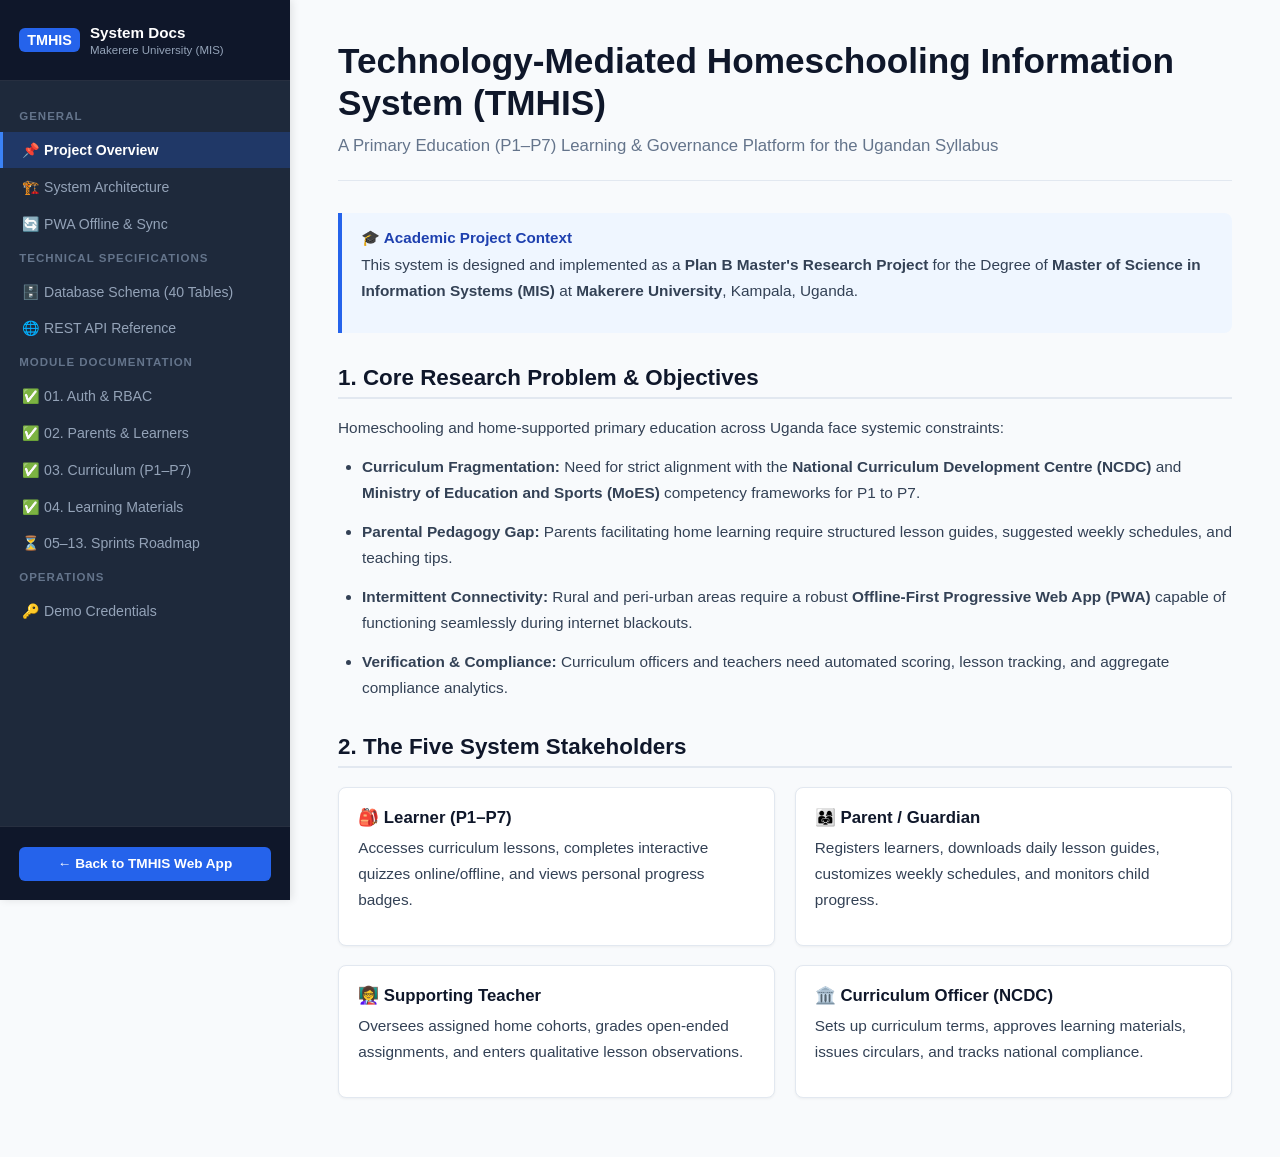
==== commit 06150454: "feat: implement module 4 learning materials management with controllers, API endpoints, and sample a" ====
--- a/docs/index.html
+++ b/docs/index.html
@@ -376,7 +376,8 @@
             <a href="#mod-01" class="nav-link" onclick="Docs.navigate('mod-01')">✅ 01. Auth & RBAC</a>
             <a href="#mod-02" class="nav-link" onclick="Docs.navigate('mod-02')">✅ 02. Parents & Learners</a>
             <a href="#mod-03" class="nav-link" onclick="Docs.navigate('mod-03')">✅ 03. Curriculum (P1–P7)</a>
-            <a href="#mod-roadmap" class="nav-link" onclick="Docs.navigate('mod-roadmap')">⏳ 04–13. Sprints Roadmap</a>
+            <a href="#mod-04" class="nav-link" onclick="Docs.navigate('mod-04')">✅ 04. Learning Materials</a>
+            <a href="#mod-roadmap" class="nav-link" onclick="Docs.navigate('mod-roadmap')">⏳ 05–13. Sprints Roadmap</a>
             
             <div class="nav-group-title">Operations</div>
             <a href="#credentials" class="nav-link" onclick="Docs.navigate('credentials')">🔑 Demo Credentials</a>
@@ -1023,21 +1024,222 @@
                             <td>Toggle soft-retirement status of a lesson (active / retired)</td>
                             <td><code>curriculum_officer</code>, <code>administrator</code></td>
                         </tr>
-                        <tr>
-                            <td><span class="badge badge-method">POST</span></td>
-                            <td><code>/api/officer/lessons/reorder</code></td>
-                            <td>Batch reorder sequence numbers for all lessons within a subject</td>
+                        <!-- Module 04: Learning Materials & Digital Content Delivery -->
+                        <tr>
+                            <td><span class="badge badge-method">GET</span></td>
+                            <td><code>/api/materials</code></td>
+                            <td>List learning materials with filters (class, subject, lesson, type, status, search, pagination)</td>
+                            <td>Authenticated (All roles)</td>
+                        </tr>
+                        <tr>
+                            <td><span class="badge badge-method">GET</span></td>
+                            <td><code>/api/materials/{id}</code></td>
+                            <td>Retrieve material metadata with full version audit trail and SHA-256 hashes</td>
+                            <td>Authenticated (All roles)</td>
+                        </tr>
+                        <tr>
+                            <td><span class="badge badge-method">GET</span></td>
+                            <td><code>/api/materials/{id}/download</code></td>
+                            <td>Securely stream or download digital asset file (up to 300 MB)</td>
+                            <td>Authenticated (All roles)</td>
+                        </tr>
+                        <tr>
+                            <td><span class="badge badge-method">POST</span></td>
+                            <td><code>/api/officer/materials</code></td>
+                            <td>Upload new digital learning asset (up to 300 MB) with server MIME check and SHA-256 checksum</td>
+                            <td><code>curriculum_officer</code>, <code>administrator</code></td>
+                        </tr>
+                        <tr>
+                            <td><span class="badge badge-method">PUT</span></td>
+                            <td><code>/api/officer/materials/{id}</code></td>
+                            <td>Update material title, description, type, and lesson mapping</td>
+                            <td><code>curriculum_officer</code>, <code>administrator</code></td>
+                        </tr>
+                        <tr>
+                            <td><span class="badge badge-method">POST</span></td>
+                            <td><code>/api/officer/materials/{id}/new-version</code></td>
+                            <td>Upload revised file edition (up to 300 MB), computing SHA-256 and incrementing version</td>
+                            <td><code>curriculum_officer</code>, <code>administrator</code></td>
+                        </tr>
+                        <tr>
+                            <td><span class="badge badge-method">POST</span></td>
+                            <td><code>/api/officer/materials/{id}/submit</code></td>
+                            <td>Submit draft material for formal curriculum review</td>
+                            <td><code>curriculum_officer</code>, <code>administrator</code></td>
+                        </tr>
+                        <tr>
+                            <td><span class="badge badge-method">POST</span></td>
+                            <td><code>/api/officer/materials/{id}/approve</code></td>
+                            <td>Approve and publish material for national homeschool distribution</td>
+                            <td><code>curriculum_officer</code>, <code>administrator</code></td>
+                        </tr>
+                        <tr>
+                            <td><span class="badge badge-method">POST</span></td>
+                            <td><code>/api/officer/materials/{id}/retire</code></td>
+                            <td>Toggle active / retired lifecycle status</td>
                             <td><code>curriculum_officer</code>, <code>administrator</code></td>
                         </tr>
                     </tbody>
                 </table>
             </div>
+        </section>
+
+        <!-- SECTION: MODULE 01 -->
+        <section id="sec-mod-01" class="doc-section">
+            <h1 class="doc-title">Module 01: Authentication, User Accounts & RBAC</h1>
+            <p class="doc-subtitle">Identity verification, password governance, and role-based access control</p>
+            <div class="callout"><div class="callout-title">Sprint 1 Status: Completed ✅</div><p>19 automated test assertions passing.</p></div>
+        </section>
+
+        <!-- SECTION: MODULE 02 -->
+        <section id="sec-mod-02" class="doc-section">
+            <h1 class="doc-title">Module 02: Parent, Family & Learner Management</h1>
+            <p class="doc-subtitle">Household onboarding, child enrollment, student photos, and upper primary logins</p>
+            <div class="callout"><div class="callout-title">Sprint 2 Status: Completed ✅</div><p>15 automated test assertions passing.</p></div>
+        </section>
+
+        <!-- SECTION: MODULE 03 -->
+        <section id="sec-mod-03" class="doc-section">
+            <h1 class="doc-title">Module 03: Curriculum Management (P1–P7) & Sequenced Lessons</h1>
+            <p class="doc-subtitle">National Curriculum Development Centre (NCDC) Syllabus Architecture</p>
+
+            <div class="callout">
+                <div class="callout-title">Sprint 3 Status: Completed ✅</div>
+                <p>Curriculum class scaffolding (P1–P7), subject allocations, sequenced lessons, competency framework, and reordering engine are active and validated.</p>
+            </div>
+
+            <h2 class="section-heading">1. Architectural Principles</h2>
+            <p>Module 03 implements Uganda's national primary curriculum standard with the following guarantees:</p>
+            <ul>
+                <li><strong>Strict Hierarchy:</strong> Every curriculum unit is strictly bound: <code>Class (P1–P7) &rarr; Subject &rarr; Sequenced Lesson</code>.</li>
+                <li><strong>Class Consistency Validation:</strong> Subject creation and lesson allocation prevent cross-class contamination.</li>
+                <li><strong>Sequential Numbering:</strong> Lessons within each subject are sequentially ordered (<code>#1, #2, #3...</code>) with gapless reordering.</li>
+                <li><strong>Soft Lifecycle Retirement:</strong> Curriculum revisions preserve historical learner completion records.</li>
+            </ul>
+
+            <h2 class="section-heading">2. Verification & Automated Tests</h2>
+            <pre><code>php tests/test_sprint3_curriculum.php</code></pre>
+        </section>
+
+        <!-- SECTION: MODULE 04 -->
+        <section id="sec-mod-04" class="doc-section">
+            <h1 class="doc-title">Module 04: Learning Materials & Digital Content Delivery</h1>
+            <p class="doc-subtitle">Multi-Format Digital Assets • 300 MB High-Capacity Uploads • Cryptographic SHA-256 Versioning</p>
+
+            <div class="callout">
+                <div class="callout-title">Sprint 4 Status: Completed ✅</div>
+                <p>High-capacity upload engine (expanded to <strong>300 MB</strong>), non-destructive SHA-256 versioning engine, multi-format media streaming (PDF, DOCX, MP4, WebM, MP3, WAV, PNG, SVG, ZIP), curriculum hierarchy delivery boundaries, and full lifecycle approval workflow are active and verified across 15/15 test assertions.</p>
+            </div>
+
+            <h2 class="section-heading">1. Core Architectural Capabilities</h2>
+            <div style="display:grid; grid-template-columns: repeat(auto-fit, minmax(280px, 1fr)); gap:1rem; margin-top:1rem;">
+                <div class="card" style="padding:1.2rem;">
+                    <h3 style="font-size:1.05rem; margin-top:0;">📦 300 MB Upload Engine</h3>
+                    <p style="font-size:0.88rem; color:var(--text-muted); margin-top:4px;">
+                        Configured via <code>.user.ini</code> with <code>upload_max_filesize = 300M</code>, <code>post_max_size = 310M</code>, and <code>memory_limit = 768M</code>. Enforced server-side with strict MIME inspection via <code>finfo</code>.
+                    </p>
+                </div>
+                <div class="card" style="padding:1.2rem;">
+                    <h3 style="font-size:1.05rem; margin-top:0;">🛡️ Cryptographic SHA-256 Versioning</h3>
+                    <p style="font-size:0.88rem; color:var(--text-muted); margin-top:4px;">
+                        Non-destructive versioning engine stores every revision in <code>material_versions</code> with cryptographic SHA-256 checksums, preventing tampering and preserving historical lesson integrity.
+                    </p>
+                </div>
+                <div class="card" style="padding:1.2rem;">
+                    <h3 style="font-size:1.05rem; margin-top:0;">🎬 Multi-Format Media Delivery</h3>
+                    <p style="font-size:0.88rem; color:var(--text-muted); margin-top:4px;">
+                        Native support for <strong>Text/Documents</strong> (PDF, DOCX, EPUB), <strong>Video</strong> (MP4, WebM), <strong>Audio</strong> (MP3, WAV), <strong>Visuals</strong> (PNG, JPG, SVG), and <strong>Interactive</strong> modules (HTML5, ZIP).
+                    </p>
+                </div>
+                <div class="card" style="padding:1.2rem;">
+                    <h3 style="font-size:1.05rem; margin-top:0;">🏫 Delivery Boundary Isolation</h3>
+                    <p style="font-size:0.88rem; color:var(--text-muted); margin-top:4px;">
+                        Strict class-subject-lesson boundary alignment guarantees that homeschooling learners only receive syllabus materials approved for their specific primary grade.
+                    </p>
+                </div>
+            </div>
+
+            <h2 class="section-heading">2. Lifecycle Approval State Machine</h2>
+            <p>Every digital syllabus asset progresses through a formal MoES review pipeline:</p>
+            <div style="background:var(--bg-card); padding:1rem; border-radius:var(--radius-md); border:1px solid var(--border-color); font-family:monospace; font-size:0.9rem; margin-bottom:1.5rem;">
+                [Draft (📝)] &rarr; [Submitted for Review (⏳)] &rarr; [Approved & Published (✅)] &rarr; [Soft-Retired (🚫)]
+            </div>
+
+            <h2 class="section-heading">3. Module 04 REST API Endpoints</h2>
+            <div class="table-responsive">
+                <table>
+                    <thead>
+                        <tr>
+                            <th>Method</th>
+                            <th>Endpoint</th>
+                            <th>Description</th>
+                            <th>Access Scope</th>
+                        </tr>
+                    </thead>
+                    <tbody>
+                        <tr>
+                            <td><span class="badge badge-method">GET</span></td>
+                            <td><code>/api/materials</code></td>
+                            <td>List learning materials with filters (class_id, subject_id, lesson_id, type, status, search, page, limit)</td>
+                            <td>Authenticated (All roles)</td>
+                        </tr>
+                        <tr>
+                            <td><span class="badge badge-method">GET</span></td>
+                            <td><code>/api/materials/{id}</code></td>
+                            <td>Retrieve material metadata, file details, and complete SHA-256 version audit history</td>
+                            <td>Authenticated (All roles)</td>
+                        </tr>
+                        <tr>
+                            <td><span class="badge badge-method">GET</span></td>
+                            <td><code>/api/materials/{id}/download</code></td>
+                            <td>Stream or download physical asset file with correct Content-Type & Content-Disposition</td>
+                            <td>Authenticated (All roles)</td>
+                        </tr>
+                        <tr>
+                            <td><span class="badge badge-method">POST</span></td>
+                            <td><code>/api/officer/materials</code></td>
+                            <td>Upload new digital learning asset (up to 300 MB) with server-side finfo MIME check and SHA-256 checksum calculation</td>
+                            <td><code>curriculum_officer</code>, <code>administrator</code></td>
+                        </tr>
+                        <tr>
+                            <td><span class="badge badge-method">PUT</span></td>
+                            <td><code>/api/officer/materials/{id}</code></td>
+                            <td>Update material title, description, type, and lesson alignment</td>
+                            <td><code>curriculum_officer</code>, <code>administrator</code></td>
+                        </tr>
+                        <tr>
+                            <td><span class="badge badge-method">POST</span></td>
+                            <td><code>/api/officer/materials/{id}/new-version</code></td>
+                            <td>Upload revised file edition (up to 300 MB), computing new SHA-256 hash, logging changelog notes, and incrementing version</td>
+                            <td><code>curriculum_officer</code>, <code>administrator</code></td>
+                        </tr>
+                        <tr>
+                            <td><span class="badge badge-method">POST</span></td>
+                            <td><code>/api/officer/materials/{id}/submit</code></td>
+                            <td>Transition draft material to submitted status for formal curriculum officer review</td>
+                            <td><code>curriculum_officer</code>, <code>administrator</code></td>
+                        </tr>
+                        <tr>
+                            <td><span class="badge badge-method">POST</span></td>
+                            <td><code>/api/officer/materials/{id}/approve</code></td>
+                            <td>Approve and publish material for national homeschool distribution</td>
+                            <td><code>curriculum_officer</code>, <code>administrator</code></td>
+                        </tr>
+                        <tr>
+                            <td><span class="badge badge-method">POST</span></td>
+                            <td><code>/api/officer/materials/{id}/retire</code></td>
+                            <td>Soft-retire or reactivate learning material, preserving historical learner progress</td>
+                            <td><code>curriculum_officer</code>, <code>administrator</code></td>
+                        </tr>
+                    </tbody>
+                </table>
+            </div>
 
             <h2 class="section-heading">4. Verification & Automated Test Suite</h2>
-            <p>Run the Module 03 automated test runner (15/15 tests passing):</p>
-            <pre><code>php tests/test_sprint3_curriculum.php</code></pre>
-            <p style="margin-top: 0.5rem;">To verify the complete regression test suite across Sprint 0, 1, 2, and 3 (49/49 tests passing):</p>
-            <pre><code>php tests/test_sprint0_sprint1.php && php tests/test_sprint2_learners.php && php tests/test_sprint3_curriculum.php</code></pre>
+            <p>Run the Module 04 automated test runner (15/15 tests passing):</p>
+            <pre><code>php tests/test_sprint4_materials.php</code></pre>
+            <p style="margin-top: 0.5rem;">To verify the complete regression test suite across Sprint 0, 1, 2, 3, and 4 (64/64 tests passing):</p>
+            <pre><code>php tests/test_sprint0_sprint1.php && php tests/test_sprint2_learners.php && php tests/test_sprint3_curriculum.php && php tests/test_sprint4_materials.php</code></pre>
         </section>
 
         <!-- SECTION: ROADMAP -->
@@ -1059,7 +1261,7 @@
                         <tr><td>Sprint 1</td><td>Module 01: Authentication, Users and RBAC</td><td><span class="badge badge-success">Completed</span></td></tr>
                         <tr><td>Sprint 2</td><td>Module 02: Parent, Family and Learner Management</td><td><span class="badge badge-success">Completed</span></td></tr>
                         <tr><td>Sprint 3</td><td>Module 03: Curriculum Management (P1–P7)</td><td><span class="badge badge-success">Completed</span></td></tr>
-                        <tr><td>Sprint 4</td><td>Module 04: Learning Materials & Digital Delivery</td><td><span class="badge badge-pending">Upcoming</span></td></tr>
+                        <tr><td>Sprint 4</td><td>Module 04: Learning Materials & Digital Delivery (300 MB)</td><td><span class="badge badge-success">Completed</span></td></tr>
                         <tr><td>Sprint 5</td><td>Module 05: Parental Guides & Flexible Scheduling</td><td><span class="badge badge-pending">Upcoming</span></td></tr>
                         <tr><td>Sprint 6</td><td>Module 06: Online & Offline Assessments & Scoring</td><td><span class="badge badge-pending">Upcoming</span></td></tr>
                         <tr><td>Sprint 7</td><td>Module 07: PWA Offline Architecture & Synchronisation</td><td><span class="badge badge-pending">Upcoming</span></td></tr>
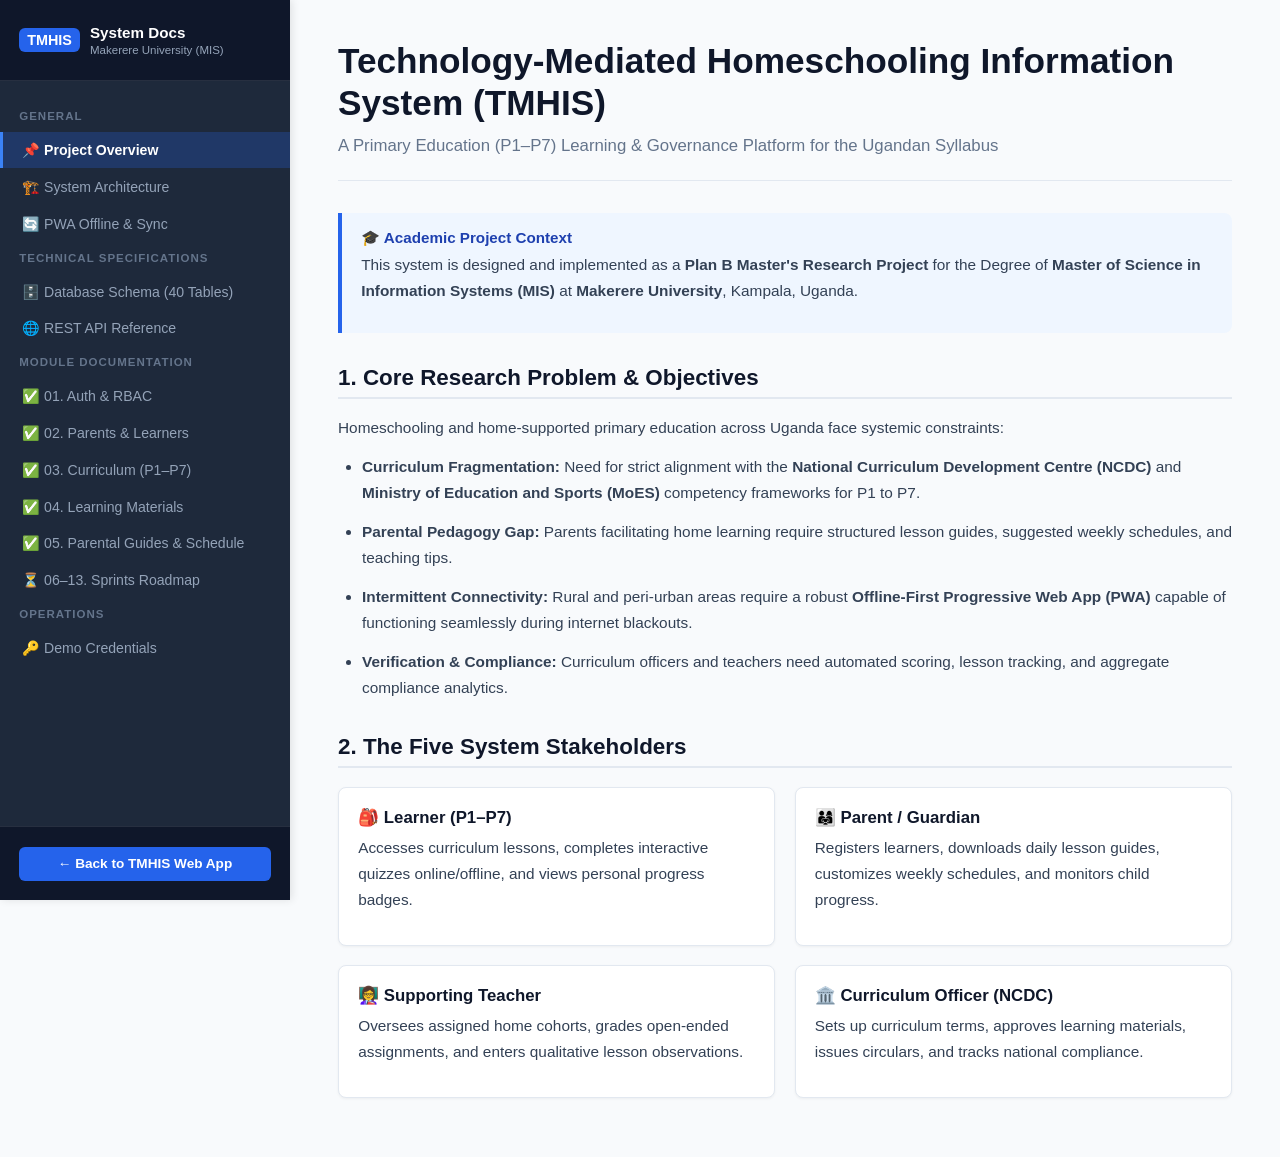
==== commit 7de82b75: "feat: implement parental guides, scheduling, and assessment modules with controllers, frontend scrip" ====
--- a/docs/index.html
+++ b/docs/index.html
@@ -377,7 +377,8 @@
             <a href="#mod-02" class="nav-link" onclick="Docs.navigate('mod-02')">✅ 02. Parents & Learners</a>
             <a href="#mod-03" class="nav-link" onclick="Docs.navigate('mod-03')">✅ 03. Curriculum (P1–P7)</a>
             <a href="#mod-04" class="nav-link" onclick="Docs.navigate('mod-04')">✅ 04. Learning Materials</a>
-            <a href="#mod-roadmap" class="nav-link" onclick="Docs.navigate('mod-roadmap')">⏳ 05–13. Sprints Roadmap</a>
+            <a href="#mod-05" class="nav-link" onclick="Docs.navigate('mod-05')">✅ 05. Parental Guides & Schedule</a>
+            <a href="#mod-roadmap" class="nav-link" onclick="Docs.navigate('mod-roadmap')">⏳ 06–13. Sprints Roadmap</a>
             
             <div class="nav-group-title">Operations</div>
             <a href="#credentials" class="nav-link" onclick="Docs.navigate('credentials')">🔑 Demo Credentials</a>
@@ -1242,6 +1243,174 @@
             <pre><code>php tests/test_sprint0_sprint1.php && php tests/test_sprint2_learners.php && php tests/test_sprint3_curriculum.php && php tests/test_sprint4_materials.php</code></pre>
         </section>
 
+        <!-- SECTION: MODULE 05 -->
+        <section id="sec-mod-05" class="doc-section">
+            <h1 class="doc-title">Module 05: Parental Guides & Flexible Scheduling</h1>
+            <p class="doc-subtitle">Structured Pedagogical Guidance • Ugandan 3-Term Calendar Integration • Explainable Syllabus Pacing • Non-Destructive Versioning</p>
+
+            <div class="callout">
+                <div class="callout-title">Sprint 5 Status: Completed & Verified ✅</div>
+                <p>Parental guide authoring and editorial review pipeline, target parent education level calibration (Basic, Intermediate, Advanced), Ugandan 3-term academic calendar integration (<code>curriculum_terms</code>), <strong>7-day Weekly Timetable</strong>, <strong>Monthly Calendar Planner</strong>, <strong>12-Week Termly Syllabus Roadmap</strong>, <strong>1-Click Auto-Preplan Engine</strong>, explainable rule-based next-lesson suggestions, and printable/PDF exports are active and verified across <strong>13/13 automated tests</strong> (81/81 cumulative regression).</p>
+            </div>
+
+            <h2 class="section-heading">1. Core Architectural Capabilities</h2>
+            <div style="display:grid; grid-template-columns: repeat(auto-fit, minmax(280px, 1fr)); gap:1rem; margin-top:1rem;">
+                <div class="card" style="padding:1.2rem;">
+                    <h3 style="font-size:1.05rem; margin-top:0;">🎯 Parent Complexity Calibration</h3>
+                    <p style="font-size:0.88rem; color:var(--text-muted); margin-top:4px;">
+                        Guides are tailored for three distinct parent education levels: <strong>Basic</strong> (foundational steps, local household props), <strong>Intermediate</strong> (structured textbook exercises), and <strong>Advanced</strong> (deep analytical rigor and PLE preparation).
+                    </p>
+                </div>
+                <div class="card" style="padding:1.2rem;">
+                    <h3 style="font-size:1.05rem; margin-top:0;">🗓️ Multi-Tier Scheduling Suite</h3>
+                    <p style="font-size:0.88rem; color:var(--text-muted); margin-top:4px;">
+                        Unified planning across <strong>Weekly Timetable (7-day grid)</strong>, <strong>Monthly Calendar (full month with slot chips)</strong>, and <strong>12-Week Termly Syllabus Roadmap</strong> with 1-click <strong>Auto-Preplan Engine</strong> that distributes milestones across weekdays.
+                    </p>
+                </div>
+                <div class="card" style="padding:1.2rem;">
+                    <h3 style="font-size:1.05rem; margin-top:0;">💡 Explainable Next-Lesson Signals</h3>
+                    <p style="font-size:0.88rem; color:var(--text-muted); margin-top:4px;">
+                        Rule-based suggestion engine recommends lessons using transparent signals: sequential syllabus milestones, catch-up reminders for skipped sessions, and term priority, featuring 1-click scheduling and guide opening.
+                    </p>
+                </div>
+                <div class="card" style="padding:1.2rem;">
+                    <h3 style="font-size:1.05rem; margin-top:0;">🛡️ Non-Destructive Version Snapshots</h3>
+                    <p style="font-size:0.88rem; color:var(--text-muted); margin-top:4px;">
+                        Every published guide modification automatically captures an immutable historical snapshot in <code>parental_guide_versions</code>, preserving editorial audit trails and rollbacks.
+                    </p>
+                </div>
+            </div>
+
+            <h2 class="section-heading">2. Editorial & Guide Lifecycle State Machine</h2>
+            <div style="background:var(--bg-card); padding:1rem; border-radius:var(--radius-md); border:1px solid var(--border-color); font-family:monospace; font-size:0.9rem; margin-bottom:1.5rem;">
+                [Draft (✍️)] &rarr; [Under Review (🔍)] &rarr; [Published (📖)] &rarr; [Archived (🗄️)]
+            </div>
+
+            <h2 class="section-heading">3. Module 05 REST API Reference</h2>
+            <div class="table-responsive">
+                <table>
+                    <thead>
+                        <tr>
+                            <th>Method</th>
+                            <th>Endpoint</th>
+                            <th>Description</th>
+                            <th>Access Scope</th>
+                        </tr>
+                    </thead>
+                    <tbody>
+                        <tr>
+                            <td><span class="badge badge-method">GET</span></td>
+                            <td><code>/api/parent/terms</code></td>
+                            <td>List 2026 academic terms with active flag and current term-week calculation (1–12)</td>
+                            <td>Authenticated (All roles)</td>
+                        </tr>
+                        <tr>
+                            <td><span class="badge badge-method">GET</span></td>
+                            <td><code>/api/parent/guides</code></td>
+                            <td>List published parental guides with filters (class_id, term_id, education_level_target, search)</td>
+                            <td>Authenticated (Parents, Learners, Teachers)</td>
+                        </tr>
+                        <tr>
+                            <td><span class="badge badge-method">GET</span></td>
+                            <td><code>/api/guides/{id}</code></td>
+                            <td>Retrieve structured guide details, objectives, teaching steps, checklist, and related digital materials</td>
+                            <td>Authenticated</td>
+                        </tr>
+                        <tr>
+                            <td><span class="badge badge-method">GET</span></td>
+                            <td><code>/api/guides/{id}/export</code></td>
+                            <td>Generate clean printable/downloadable format for home printing or offline reference</td>
+                            <td>Authenticated</td>
+                        </tr>
+                        <tr>
+                            <td><span class="badge badge-method">POST</span></td>
+                            <td><code>/api/officer/guides</code></td>
+                            <td>Author a new parental guide draft with class-subject validation and initial version snapshot</td>
+                            <td><code>curriculum_officer</code>, <code>administrator</code></td>
+                        </tr>
+                        <tr>
+                            <td><span class="badge badge-method">PUT</span></td>
+                            <td><code>/api/officer/guides/{id}</code></td>
+                            <td>Update guide details; automatically snapshots previous edition into <code>parental_guide_versions</code> if published</td>
+                            <td><code>curriculum_officer</code>, <code>administrator</code></td>
+                        </tr>
+                        <tr>
+                            <td><span class="badge badge-method">POST</span></td>
+                            <td><code>/api/officer/guides/{id}/submit</code></td>
+                            <td>Transition draft guide to under-review status for senior officer evaluation</td>
+                            <td><code>curriculum_officer</code>, <code>administrator</code></td>
+                        </tr>
+                        <tr>
+                            <td><span class="badge badge-method">POST</span></td>
+                            <td><code>/api/officer/guides/{id}/publish</code></td>
+                            <td>Approve and publish guide, making it immediately visible to parents and offline clients</td>
+                            <td><code>curriculum_officer</code>, <code>administrator</code></td>
+                        </tr>
+                        <tr>
+                            <td><span class="badge badge-method">GET</span></td>
+                            <td><code>/api/parent/schedule</code></td>
+                            <td>Fetch weekly or monthly schedule items filtered by learner_id, term_id, and date range</td>
+                            <td>Parent (Scoped to owned children), Learner</td>
+                        </tr>
+                        <tr>
+                            <td><span class="badge badge-method">POST</span></td>
+                            <td><code>/api/parent/schedule</code></td>
+                            <td>Schedule a lesson session with automatic term resolution from scheduled date</td>
+                            <td>Parent</td>
+                        </tr>
+                        <tr>
+                            <td><span class="badge badge-method">PUT</span></td>
+                            <td><code>/api/parent/schedule/{id}</code></td>
+                            <td>Reschedule session date, time slot, or notes</td>
+                            <td>Parent</td>
+                        </tr>
+                        <tr>
+                            <td><span class="badge badge-method">PATCH</span></td>
+                            <td><code>/api/parent/schedule/{id}/status</code></td>
+                            <td>Update session status (<code>planned</code>, <code>completed</code>, <code>skipped</code>, <code>cancelled</code>)</td>
+                            <td>Parent</td>
+                        </tr>
+                        <tr>
+                            <td><span class="badge badge-method">DELETE</span></td>
+                            <td><code>/api/parent/schedule/{id}</code></td>
+                            <td>Remove a planned session entry from the timetable</td>
+                            <td>Parent</td>
+                        </tr>
+                        <tr>
+                            <td><span class="badge badge-method">GET</span></td>
+                            <td><code>/api/parent/schedule/term-summary</code></td>
+                            <td>Compute term progress metrics (hours logged, completed sessions, completion percentage)</td>
+                            <td>Parent</td>
+                        </tr>
+                        <tr>
+                            <td><span class="badge badge-method">GET</span></td>
+                            <td><code>/api/parent/schedule/term-roadmap</code></td>
+                            <td>Retrieve 12-week syllabus pacing roadmap across all class subjects with milestone completion status</td>
+                            <td>Parent</td>
+                        </tr>
+                        <tr>
+                            <td><span class="badge badge-method">POST</span></td>
+                            <td><code>/api/parent/schedule/auto-distribute</code></td>
+                            <td>Auto-distribute unscheduled syllabus milestones across active term weekdays sequentially</td>
+                            <td>Parent</td>
+                        </tr>
+                        <tr>
+                            <td><span class="badge badge-method">GET</span></td>
+                            <td><code>/api/parent/schedule/suggested-next</code></td>
+                            <td>Generate explainable next-lesson recommendations per learner</td>
+                            <td>Parent</td>
+                        </tr>
+                    </tbody>
+                </table>
+            </div>
+
+            <h2 class="section-heading">4. Verification & Automated Test Suite</h2>
+            <p>Run the Module 05 automated test runner (13/13 tests passing):</p>
+            <pre><code>php tests/test_sprint5_guides_scheduling.php</code></pre>
+            <p style="margin-top: 0.5rem;">To verify the complete regression test suite across Sprint 0, 1, 2, 3, 4, and 5 (81/81 tests passing):</p>
+            <pre><code>php tests/test_sprint0_sprint1.php && php tests/test_sprint2_learners.php && php tests/test_sprint3_curriculum.php && php tests/test_sprint4_materials.php && php tests/test_sprint5_guides_scheduling.php</code></pre>
+        </section>
+
         <!-- SECTION: ROADMAP -->
         <section id="sec-mod-roadmap" class="doc-section">
             <h1 class="doc-title">Sprint & Module Roadmap (01 – 13)</h1>
@@ -1262,8 +1431,8 @@
                         <tr><td>Sprint 2</td><td>Module 02: Parent, Family and Learner Management</td><td><span class="badge badge-success">Completed</span></td></tr>
                         <tr><td>Sprint 3</td><td>Module 03: Curriculum Management (P1–P7)</td><td><span class="badge badge-success">Completed</span></td></tr>
                         <tr><td>Sprint 4</td><td>Module 04: Learning Materials & Digital Delivery (300 MB)</td><td><span class="badge badge-success">Completed</span></td></tr>
-                        <tr><td>Sprint 5</td><td>Module 05: Parental Guides & Flexible Scheduling</td><td><span class="badge badge-pending">Upcoming</span></td></tr>
-                        <tr><td>Sprint 6</td><td>Module 06: Online & Offline Assessments & Scoring</td><td><span class="badge badge-pending">Upcoming</span></td></tr>
+                        <tr><td>Sprint 5</td><td>Module 05: Parental Guides & Flexible Scheduling</td><td><span class="badge badge-success">Completed</span></td></tr>
+                        <tr><td>Sprint 6</td><td>Module 06: Online & Offline Assessments & Server-Side Scoring</td><td><span class="badge badge-success">Completed</span></td></tr>
                         <tr><td>Sprint 7</td><td>Module 07: PWA Offline Architecture & Synchronisation</td><td><span class="badge badge-pending">Upcoming</span></td></tr>
                         <tr><td>Sprint 8</td><td>Module 08: Progress Tracking & Dashboards</td><td><span class="badge badge-pending">Upcoming</span></td></tr>
                         <tr><td>Sprint 9</td><td>Module 09: Reporting & Compliance Analytics</td><td><span class="badge badge-pending">Upcoming</span></td></tr>
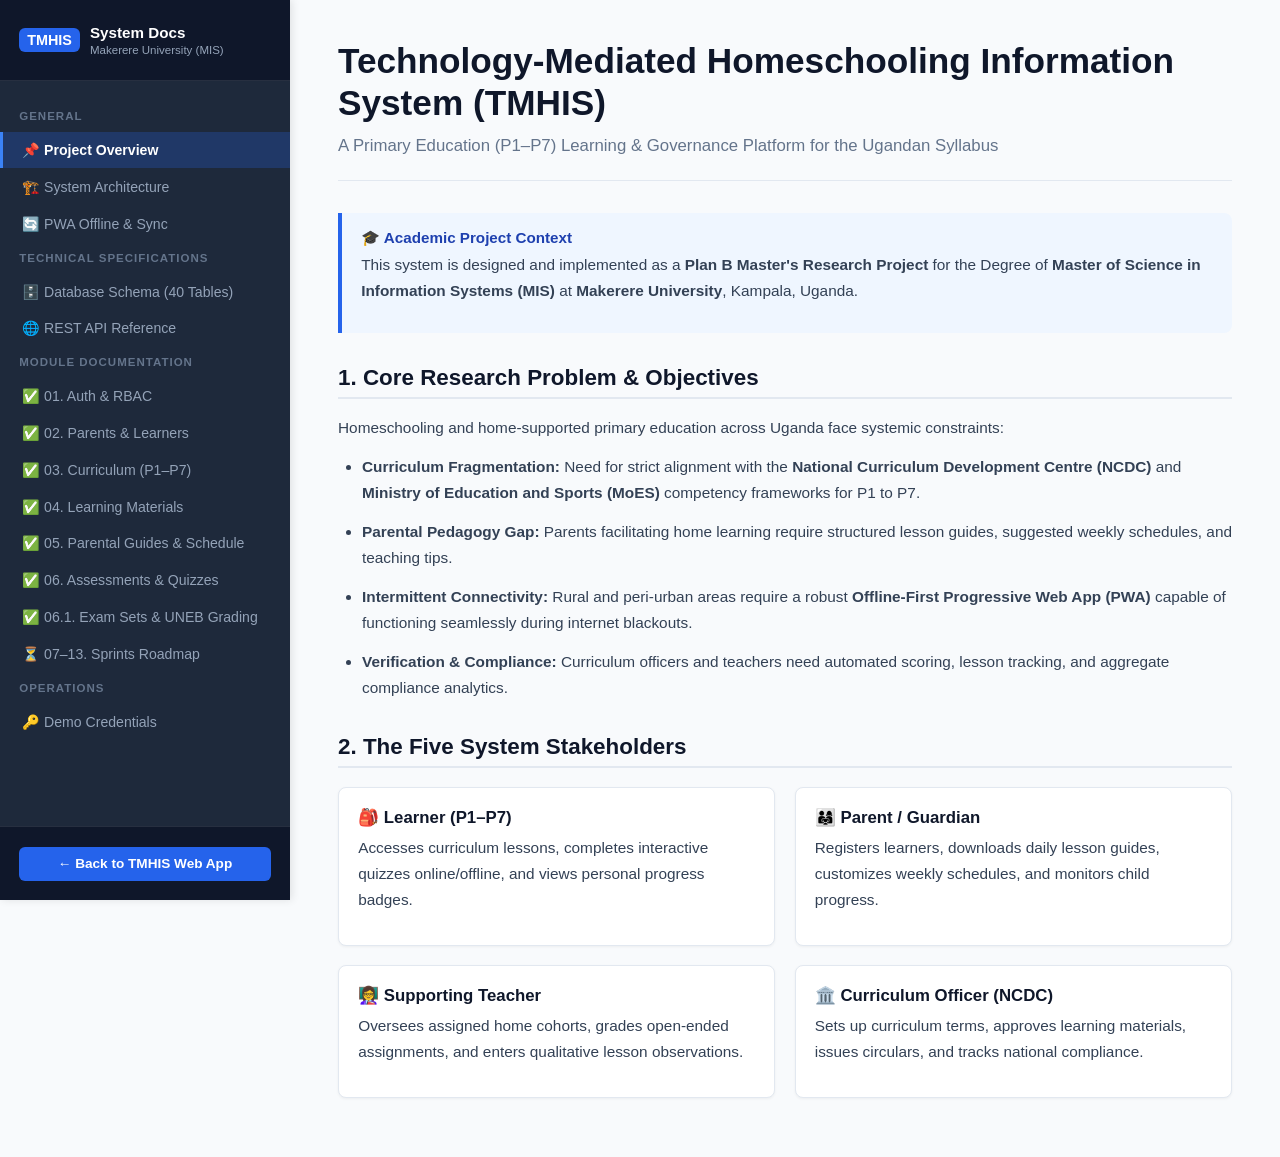
==== commit 4e0bfb6c: "feat: add exam sets and grading management system with associated database migrations, controller, a" ====
--- a/docs/index.html
+++ b/docs/index.html
@@ -378,7 +378,9 @@
             <a href="#mod-03" class="nav-link" onclick="Docs.navigate('mod-03')">✅ 03. Curriculum (P1–P7)</a>
             <a href="#mod-04" class="nav-link" onclick="Docs.navigate('mod-04')">✅ 04. Learning Materials</a>
             <a href="#mod-05" class="nav-link" onclick="Docs.navigate('mod-05')">✅ 05. Parental Guides & Schedule</a>
-            <a href="#mod-roadmap" class="nav-link" onclick="Docs.navigate('mod-roadmap')">⏳ 06–13. Sprints Roadmap</a>
+            <a href="#mod-06" class="nav-link" onclick="Docs.navigate('mod-06')">✅ 06. Assessments & Quizzes</a>
+            <a href="#mod-06-1" class="nav-link" onclick="Docs.navigate('mod-06-1')">✅ 06.1. Exam Sets & UNEB Grading</a>
+            <a href="#mod-roadmap" class="nav-link" onclick="Docs.navigate('mod-roadmap')">⏳ 07–13. Sprints Roadmap</a>
             
             <div class="nav-group-title">Operations</div>
             <a href="#credentials" class="nav-link" onclick="Docs.navigate('credentials')">🔑 Demo Credentials</a>
@@ -1411,6 +1413,75 @@
             <pre><code>php tests/test_sprint0_sprint1.php && php tests/test_sprint2_learners.php && php tests/test_sprint3_curriculum.php && php tests/test_sprint4_materials.php && php tests/test_sprint5_guides_scheduling.php</code></pre>
         </section>
 
+        <!-- SECTION: MODULE 06 -->
+        <section id="sec-mod-06" class="doc-section">
+            <h1 class="doc-title">Module 06: Online & Offline Assessments, Server Scoring & Gradebook</h1>
+            <p class="doc-subtitle">Objective & subjective quizzes, server-side scoring engine, and performance analytics</p>
+
+            <div class="callout">
+                <div class="callout-title">Module Status: ✅ Completed &amp; Verified (Sprint 6)</div>
+                <p>11/11 Module 06 tests passing &bull; Full server-side scoring integrity &bull; Gradebook analytics view</p>
+            </div>
+
+            <h2 class="section-heading">1. Supported Question Types</h2>
+            <ul>
+                <li><strong>Multiple Choice:</strong> Radio choices with server-side answer key validation.</li>
+                <li><strong>True / False:</strong> Binary verification questions.</li>
+                <li><strong>Short Answer:</strong> Text matching with auto-scoring.</li>
+                <li><strong>Structured Essay:</strong> Subjective problems with manual teacher/parent scoring.</li>
+            </ul>
+
+            <h2 class="section-heading">2. Automated Test Suite</h2>
+            <pre><code>php tests/test_sprint6_assessments_scoring.php</code></pre>
+        </section>
+
+        <!-- SECTION: MODULE 06.1 ANNEX -->
+        <section id="sec-mod-06-1" class="doc-section">
+            <h1 class="doc-title">Module 06.1 Annex: Termly Exam Sets, Printable PDF Releases &amp; UNEB Grading</h1>
+            <p class="doc-subtitle">Official printable PDF releases, Parent Mark Entry Portal, and Ugandan UNEB Division 1–4 auto-grading with strict F9 demotion rules</p>
+
+            <div class="callout">
+                <div class="callout-title">Module Status: ✅ Completed &amp; Verified (Sprint 6.1)</div>
+                <p>21/21 Module 06.1 tests passing &bull; 114/114 Cumulative regression tests passing across all sprints</p>
+            </div>
+
+            <h2 class="section-heading">1. Ugandan UNEB 9-Grade Stanine Scale</h2>
+            <div class="table-responsive">
+                <table>
+                    <thead>
+                        <tr><th>Grade</th><th>Points</th><th>Score Range</th><th>UNEB Classification</th></tr>
+                    </thead>
+                    <tbody>
+                        <tr><td><strong>D1</strong></td><td>1 pt</td><td>90% - 100%</td><td>Distinction 1 (Outstanding)</td></tr>
+                        <tr><td><strong>D2</strong></td><td>2 pts</td><td>80% - 89%</td><td>Distinction 2 (Excellent)</td></tr>
+                        <tr><td><strong>C3</strong></td><td>3 pts</td><td>70% - 79%</td><td>Credit 3 (Very Good)</td></tr>
+                        <tr><td><strong>C4</strong></td><td>4 pts</td><td>60% - 69%</td><td>Credit 4 (Good)</td></tr>
+                        <tr><td><strong>C5</strong></td><td>5 pts</td><td>55% - 59%</td><td>Credit 5 (Above Average)</td></tr>
+                        <tr><td><strong>C6</strong></td><td>6 pts</td><td>50% - 54%</td><td>Credit 6 (Credit Pass)</td></tr>
+                        <tr><td><strong>P7</strong></td><td>7 pts</td><td>45% - 49%</td><td>Pass 7 (Pass / Remediation)</td></tr>
+                        <tr><td><strong>P8</strong></td><td>8 pts</td><td>40% - 44%</td><td>Pass 8 (Minimum Pass)</td></tr>
+                        <tr><td><strong>F9</strong></td><td>9 pts</td><td>0% - 39%</td><td>Fail 9 (Ungraded / Fail)</td></tr>
+                    </tbody>
+                </table>
+            </div>
+
+            <h2 class="section-heading">2. Division Determination &amp; F9 Demotion Rules</h2>
+            <ul>
+                <li><strong>Division 1 (Aggregate 4 to 12):</strong> Requires passing all 4 core subjects (Grade 8 or better) with <strong>Zero F9s</strong>. Candidate must pass English and Mathematics.</li>
+                <li><strong>Crucial Demotion Rule:</strong> If a candidate attains an Aggregate between 4 and 12 but receives <strong>1 or more F9s</strong> (e.g. <code>1, 1, 1, 9 = Aggregate 12</code>), the candidate is <strong>STRICTLY DEMOTED to Division 2</strong>.</li>
+                <li><strong>Division 2 (Aggregate 13 to 24):</strong> Requires at least 3 passes and passing English or Math.</li>
+                <li><strong>Division 3 (Aggregate 25 to 28):</strong> Requires at least 3 passes.</li>
+                <li><strong>Division 4 (Aggregate 29 to 32):</strong> Requires at least 2 passes.</li>
+                <li><strong>Division U (Aggregate 33 to 36):</strong> Ungraded / fewer than 2 passes.</li>
+                <li><strong>Division X:</strong> Absent in one or more papers.</li>
+            </ul>
+
+            <h2 class="section-heading">3. Verification &amp; Automated Tests</h2>
+            <pre><code>php tests/test_sprint6_1_exams_grading.php</code></pre>
+            <p style="margin-top:0.5rem;">Cumulative regression runner across Sprints 0 through 6.1 (114/114 assertions passing):</p>
+            <pre><code>php tests/test_sprint0_sprint1.php && php tests/test_sprint2_learners.php && php tests/test_sprint3_curriculum.php && php tests/test_sprint4_materials.php && php tests/test_sprint5_guides_scheduling.php && php tests/test_sprint6_assessments_scoring.php && php tests/test_sprint6_1_exams_grading.php</code></pre>
+        </section>
+
         <!-- SECTION: ROADMAP -->
         <section id="sec-mod-roadmap" class="doc-section">
             <h1 class="doc-title">Sprint & Module Roadmap (01 – 13)</h1>
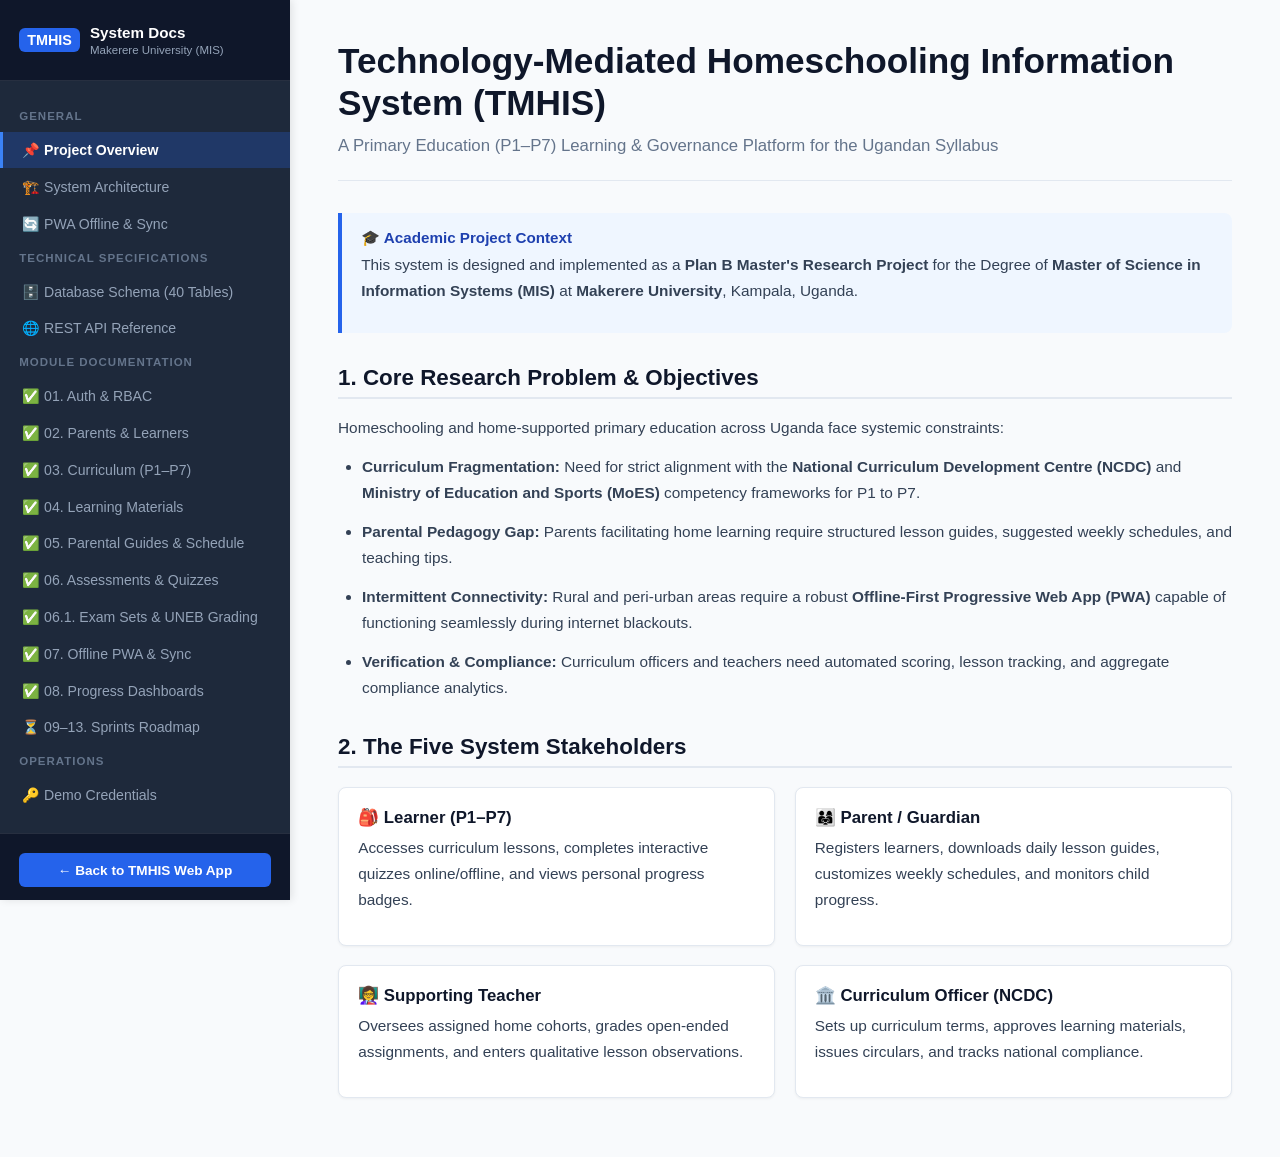
==== commit fda548f5: "feat: implement progress tracking and role-based dashboards with frontend scripts and backend migrat" ====
--- a/docs/index.html
+++ b/docs/index.html
@@ -380,7 +380,9 @@
             <a href="#mod-05" class="nav-link" onclick="Docs.navigate('mod-05')">✅ 05. Parental Guides & Schedule</a>
             <a href="#mod-06" class="nav-link" onclick="Docs.navigate('mod-06')">✅ 06. Assessments & Quizzes</a>
             <a href="#mod-06-1" class="nav-link" onclick="Docs.navigate('mod-06-1')">✅ 06.1. Exam Sets & UNEB Grading</a>
-            <a href="#mod-roadmap" class="nav-link" onclick="Docs.navigate('mod-roadmap')">⏳ 07–13. Sprints Roadmap</a>
+            <a href="#mod-07" class="nav-link" onclick="Docs.navigate('mod-07')">✅ 07. Offline PWA & Sync</a>
+            <a href="#mod-08" class="nav-link" onclick="Docs.navigate('mod-08')">✅ 08. Progress Dashboards</a>
+            <a href="#mod-roadmap" class="nav-link" onclick="Docs.navigate('mod-roadmap')">⏳ 09–13. Sprints Roadmap</a>
             
             <div class="nav-group-title">Operations</div>
             <a href="#credentials" class="nav-link" onclick="Docs.navigate('credentials')">🔑 Demo Credentials</a>
@@ -1482,9 +1484,73 @@
             <pre><code>php tests/test_sprint0_sprint1.php && php tests/test_sprint2_learners.php && php tests/test_sprint3_curriculum.php && php tests/test_sprint4_materials.php && php tests/test_sprint5_guides_scheduling.php && php tests/test_sprint6_assessments_scoring.php && php tests/test_sprint6_1_exams_grading.php</code></pre>
         </section>
 
+        <!-- SECTION: MODULE 07 -->
+        <section id="sec-mod-07" class="doc-section">
+            <h1 class="doc-title">Module 07: PWA Offline Architecture &amp; Synchronisation</h1>
+            <p class="doc-subtitle">Offline-First caching, IndexedDB event queue, and UUID-idempotent batch synchronisation engine</p>
+
+            <div class="callout">
+                <div class="callout-title">Module Status: ✅ Completed &amp; Verified (Sprint 7)</div>
+                <p>11/11 Module 07 tests passing &bull; Zero data loss offline storage &bull; Atomic batch deduplication</p>
+            </div>
+
+            <h2 class="section-heading">1. Offline Architecture Pillars</h2>
+            <ul>
+                <li><strong>Service Worker Cache Storage:</strong> Precaches core app shell (HTML, CSS, JS, icons) for offline booting.</li>
+                <li><strong>IndexedDB Client Stores:</strong> Stores downloaded lessons, parental guides, worksheets, and active offline quiz questions.</li>
+                <li><strong>Outbound Event Queue:</strong> Buffers offline lesson completions, heartbeat reading times, and quiz attempts with client-generated UUIDs.</li>
+                <li><strong>Two-Way Batch Synchronisation:</strong> <code>POST /api/sync/push-batch</code> processes queued events atomically on reconnection without duplicating progress or results.</li>
+            </ul>
+
+            <h2 class="section-heading">2. Automated Test Suite</h2>
+            <pre><code>php tests/test_sprint7_offline_sync.php</code></pre>
+        </section>
+
+        <!-- SECTION: MODULE 08 -->
+        <section id="sec-mod-08" class="doc-section">
+            <h1 class="doc-title">Module 08: Activities, Progress Tracking &amp; Role-Based Dashboards</h1>
+            <p class="doc-subtitle">Role-tailored dashboards for Learners, Parents, Teachers, and Curriculum Officers with weighted quiz scoring and NCDC syllabus tracking</p>
+
+            <div class="callout">
+                <div class="callout-title">Module Status: ✅ Completed &amp; Verified (Sprint 8)</div>
+                <p>27/27 Module 08 tests passing &bull; 102/102 Cumulative regression tests passing (100% Green)</p>
+            </div>
+
+            <h2 class="section-heading">1. Four Stakeholder Dashboards</h2>
+            <div class="grid-2">
+                <div class="card">
+                    <h4>🎒 Learner Dashboard</h4>
+                    <p>Visual syllabus completion progress meters, weighted assessment gradebook, explainable next recommended lesson, and recent activity timeline.</p>
+                </div>
+                <div class="card">
+                    <h4>👨‍👩‍👧 Parent Family Hub</h4>
+                    <p>Multi-child progress overview cards, family-wide completion velocity, next lesson per child, and attention alerts for struggling learners (&lt;50% quiz avg).</p>
+                </div>
+                <div class="card">
+                    <h4>👩‍🏫 Teacher Diagnostic Hub</h4>
+                    <p>Class learner roster with real-time risk indicators (<code>good</code>, <code>warning</code>, <code>critical</code>) and struggling topics diagnostic panel (pass rate &lt;60%).</p>
+                </div>
+                <div class="card">
+                    <h4>🏛️ Curriculum Officer Analytics</h4>
+                    <p>Macro primary syllabus coverage across P1–P7, subject attainment averages, and system-wide engagement metrics.</p>
+                </div>
+            </div>
+
+            <h2 class="section-heading">2. Mathematical Calculations</h2>
+            <ul>
+                <li><strong>Syllabus Completion %:</strong> <code>(Completed Active Lessons / Expected Active Lessons) &times; 100</code></li>
+                <li><strong>Weighted Quiz Average:</strong> <code>(&Sigma; Score Earned / &Sigma; Max Possible Marks) &times; 100</code> (avoids percentage distortion when quiz total marks differ).</li>
+            </ul>
+
+            <h2 class="section-heading">3. Automated Test Suite</h2>
+            <pre><code>php tests/test_sprint8_progress_dashboards.php</code></pre>
+            <p style="margin-top:0.5rem;">Cumulative regression runner across Sprints 0 through 8 (102/102 assertions passing):</p>
+            <pre><code>php tests/test_sprint0_sprint1.php && php tests/test_sprint2_learners.php && php tests/test_sprint3_curriculum.php && php tests/test_sprint4_materials.php && php tests/test_sprint5_guides_scheduling.php && php tests/test_sprint6_assessments_scoring.php && php tests/test_sprint6_1_exams_grading.php && php tests/test_sprint7_offline_sync.php && php tests/test_sprint8_progress_dashboards.php</code></pre>
+        </section>
+
         <!-- SECTION: ROADMAP -->
         <section id="sec-mod-roadmap" class="doc-section">
-            <h1 class="doc-title">Sprint & Module Roadmap (01 – 13)</h1>
+            <h1 class="doc-title">Sprint &amp; Module Roadmap (01 – 13)</h1>
             <p class="doc-subtitle">Master Development Plan sequence for TMHIS</p>
 
             <div class="table-responsive">
@@ -1497,20 +1563,20 @@
                         </tr>
                     </thead>
                     <tbody>
-                        <tr><td>Sprint 0</td><td>Foundation, Architecture, PWA Shell & Error Handling</td><td><span class="badge badge-success">Completed</span></td></tr>
+                        <tr><td>Sprint 0</td><td>Foundation, Architecture, PWA Shell &amp; Error Handling</td><td><span class="badge badge-success">Completed</span></td></tr>
                         <tr><td>Sprint 1</td><td>Module 01: Authentication, Users and RBAC</td><td><span class="badge badge-success">Completed</span></td></tr>
                         <tr><td>Sprint 2</td><td>Module 02: Parent, Family and Learner Management</td><td><span class="badge badge-success">Completed</span></td></tr>
                         <tr><td>Sprint 3</td><td>Module 03: Curriculum Management (P1–P7)</td><td><span class="badge badge-success">Completed</span></td></tr>
-                        <tr><td>Sprint 4</td><td>Module 04: Learning Materials & Digital Delivery (300 MB)</td><td><span class="badge badge-success">Completed</span></td></tr>
-                        <tr><td>Sprint 5</td><td>Module 05: Parental Guides & Flexible Scheduling</td><td><span class="badge badge-success">Completed</span></td></tr>
-                        <tr><td>Sprint 6</td><td>Module 06: Online & Offline Assessments & Server-Side Scoring</td><td><span class="badge badge-success">Completed</span></td></tr>
-                        <tr><td>Sprint 7</td><td>Module 07: PWA Offline Architecture & Synchronisation</td><td><span class="badge badge-pending">Upcoming</span></td></tr>
-                        <tr><td>Sprint 8</td><td>Module 08: Progress Tracking & Dashboards</td><td><span class="badge badge-pending">Upcoming</span></td></tr>
-                        <tr><td>Sprint 9</td><td>Module 09: Reporting & Compliance Analytics</td><td><span class="badge badge-pending">Upcoming</span></td></tr>
+                        <tr><td>Sprint 4</td><td>Module 04: Learning Materials &amp; Digital Delivery (300 MB)</td><td><span class="badge badge-success">Completed</span></td></tr>
+                        <tr><td>Sprint 5</td><td>Module 05: Parental Guides &amp; Flexible Scheduling</td><td><span class="badge badge-success">Completed</span></td></tr>
+                        <tr><td>Sprint 6</td><td>Module 06: Online &amp; Offline Assessments &amp; Server-Side Scoring</td><td><span class="badge badge-success">Completed</span></td></tr>
+                        <tr><td>Sprint 7</td><td>Module 07: PWA Offline Architecture &amp; Synchronisation</td><td><span class="badge badge-success">Completed</span></td></tr>
+                        <tr><td>Sprint 8</td><td>Module 08: Progress Tracking &amp; Dashboards</td><td><span class="badge badge-success">Completed</span></td></tr>
+                        <tr><td>Sprint 9</td><td>Module 09: Reporting &amp; Compliance Analytics</td><td><span class="badge badge-pending">Upcoming</span></td></tr>
                         <tr><td>Sprint 10</td><td>Module 10: In-App Notifications Engine</td><td><span class="badge badge-pending">Upcoming</span></td></tr>
-                        <tr><td>Sprint 11</td><td>Module 11: Messaging & Curriculum Circulars</td><td><span class="badge badge-pending">Upcoming</span></td></tr>
-                        <tr><td>Sprint 12</td><td>Module 12: Audit Trail & Technical Administration</td><td><span class="badge badge-pending">Upcoming</span></td></tr>
-                        <tr><td>Sprint 13</td><td>Module 13: Testing, Validation & Dissertation Evidence</td><td><span class="badge badge-pending">Upcoming</span></td></tr>
+                        <tr><td>Sprint 11</td><td>Module 11: Messaging &amp; Curriculum Circulars</td><td><span class="badge badge-pending">Upcoming</span></td></tr>
+                        <tr><td>Sprint 12</td><td>Module 12: Audit Trail &amp; Technical Administration</td><td><span class="badge badge-pending">Upcoming</span></td></tr>
+                        <tr><td>Sprint 13</td><td>Module 13: Testing, Validation &amp; Dissertation Evidence</td><td><span class="badge badge-pending">Upcoming</span></td></tr>
                     </tbody>
                 </table>
             </div>
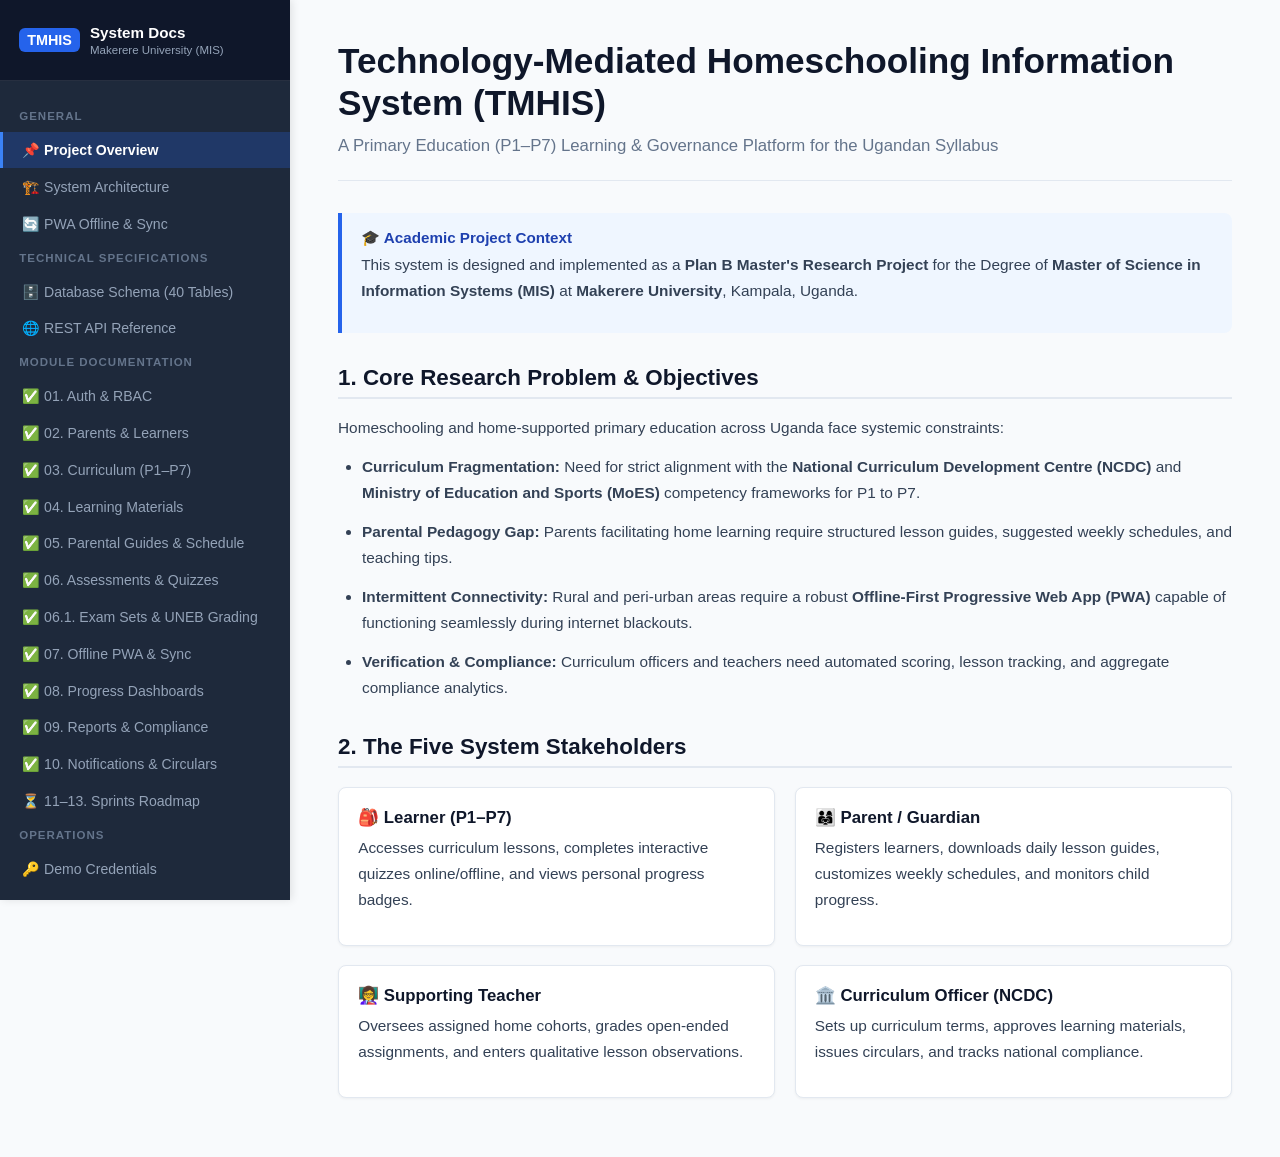
==== commit c1c31675: "feat: implement audit trail, notifications, reporting, and system health management modules" ====
--- a/docs/index.html
+++ b/docs/index.html
@@ -382,7 +382,9 @@
             <a href="#mod-06-1" class="nav-link" onclick="Docs.navigate('mod-06-1')">✅ 06.1. Exam Sets & UNEB Grading</a>
             <a href="#mod-07" class="nav-link" onclick="Docs.navigate('mod-07')">✅ 07. Offline PWA & Sync</a>
             <a href="#mod-08" class="nav-link" onclick="Docs.navigate('mod-08')">✅ 08. Progress Dashboards</a>
-            <a href="#mod-roadmap" class="nav-link" onclick="Docs.navigate('mod-roadmap')">⏳ 09–13. Sprints Roadmap</a>
+            <a href="#mod-09" class="nav-link" onclick="Docs.navigate('mod-09')">✅ 09. Reports & Compliance</a>
+            <a href="#mod-10" class="nav-link" onclick="Docs.navigate('mod-10')">✅ 10. Notifications & Circulars</a>
+            <a href="#mod-roadmap" class="nav-link" onclick="Docs.navigate('mod-roadmap')">⏳ 11–13. Sprints Roadmap</a>
             
             <div class="nav-group-title">Operations</div>
             <a href="#credentials" class="nav-link" onclick="Docs.navigate('credentials')">🔑 Demo Credentials</a>
@@ -1544,8 +1546,87 @@
 
             <h2 class="section-heading">3. Automated Test Suite</h2>
             <pre><code>php tests/test_sprint8_progress_dashboards.php</code></pre>
-            <p style="margin-top:0.5rem;">Cumulative regression runner across Sprints 0 through 8 (102/102 assertions passing):</p>
-            <pre><code>php tests/test_sprint0_sprint1.php && php tests/test_sprint2_learners.php && php tests/test_sprint3_curriculum.php && php tests/test_sprint4_materials.php && php tests/test_sprint5_guides_scheduling.php && php tests/test_sprint6_assessments_scoring.php && php tests/test_sprint6_1_exams_grading.php && php tests/test_sprint7_offline_sync.php && php tests/test_sprint8_progress_dashboards.php</code></pre>
+        </section>
+
+        <!-- SECTION: MODULE 09 -->
+        <section id="sec-mod-09" class="doc-section">
+            <h1 class="doc-title">Module 09: Reports, Analytics &amp; MoES Curriculum Compliance Engine</h1>
+            <p class="doc-subtitle">Official terminal report cards, parent family progress audits, teacher diagnostic heatmaps, and MoES statutory curriculum compliance monitoring</p>
+
+            <div class="callout">
+                <div class="callout-title">Module Status: ✅ Completed &amp; Verified (Sprint 9)</div>
+                <p>32/32 Module 09 tests passing &bull; 134/134 Cumulative regression tests passing (100% Green)</p>
+            </div>
+
+            <h2 class="section-heading">1. Core Reporting &amp; Compliance Engines</h2>
+            <div class="grid-2">
+                <div class="card">
+                    <h4>📄 Official Terminal Report Card</h4>
+                    <p>Syllabus completion metrics, weighted quiz averages, UNEB PLE Division 1–4 calculation with strict F9 demotion rule, aggregate points, and high-resolution A4 printable PDF generator.</p>
+                </div>
+                <div class="card">
+                    <h4>👨‍👩‍👧 Parent Family Consolidated Report</h4>
+                    <p>Multi-child progress audit across terms and academic years, logging total study hours and average syllabus pacing per child.</p>
+                </div>
+                <div class="card">
+                    <h4>👩‍🏫 Class Diagnostic &amp; Difficulty Heatmap</h4>
+                    <p>Class gradebook with automated at-risk learner detection (&lt;30% completion or &lt;50% score) and struggling topic difficulty heatmaps (&lt;60% pass rate).</p>
+                </div>
+                <div class="card">
+                    <h4>🏛️ MoES Student-by-Student Compliance Audit</h4>
+                    <p>Statutory curriculum attainment tracking per active student, live search/filter, individual threshold violation flags (coverage %, pass rate, study hours), quick report card links, and dynamic benchmark configuration.</p>
+                </div>
+            </div>
+
+            <h2 class="section-heading">2. UNEB PLE Division Grading Logic</h2>
+            <ul>
+                <li><strong>Division 1:</strong> 4 – 12 Aggregate points with 0 F9 grades in core subjects.</li>
+                <li><strong>Division 2:</strong> 13 – 24 Aggregate points with 0 F9 grades in core subjects.</li>
+                <li><strong>Division 3:</strong> 25 – 28 Aggregate points (or demoted from Div 1/2 due to F9 in core subject).</li>
+                <li><strong>Division 4:</strong> 29 – 32 Aggregate points.</li>
+                <li><strong>Division U:</strong> 33+ Aggregate points (Ungraded / Requires Revision).</li>
+            </ul>
+
+            <h2 class="section-heading">3. Automated Test Suite</h2>
+            <pre><code>php tests/test_sprint9_reporting_compliance.php</code></pre>
+            <p style="margin-top:0.5rem;">Cumulative regression runner across Sprints 0 through 9 (134/134 assertions passing):</p>
+            <pre><code>php tests/test_sprint0_sprint1.php && php tests/test_sprint2_learners.php && php tests/test_sprint3_curriculum.php && php tests/test_sprint4_materials.php && php tests/test_sprint5_guides_scheduling.php && php tests/test_sprint6_assessments_scoring.php && php tests/test_sprint6_1_exams_grading.php && php tests/test_sprint7_offline_sync.php && php tests/test_sprint8_progress_dashboards.php && php tests/test_sprint9_reporting_compliance.php</code></pre>
+        </section>
+
+        <!-- SECTION: MODULE 10 -->
+        <section id="sec-mod-10" class="doc-section">
+            <h1 class="doc-title">Module 10: Notifications, Alerts &amp; MoES Statutory Circulars Engine</h1>
+            <p class="doc-subtitle">Real-time alert polling, lesson pacing reminders, at-risk academic warnings, and targeted statutory circular broadcasts</p>
+
+            <div class="callout">
+                <div class="callout-title">Module Status: ✅ Completed &amp; Verified (Sprint 10)</div>
+                <p>23/23 Module 10 tests passing &bull; 15/15 Full Test Suites passing (100% Green)</p>
+            </div>
+
+            <h2 class="section-heading">1. Core Notification Capabilities</h2>
+            <div class="grid-2">
+                <div class="card">
+                    <h4>⏰ Lesson Pacing Reminders</h4>
+                    <p>Automated reminders dispatched when a learner falls behind expected timetable pacing (&lt;50% syllabus coverage) or has pending quiz submissions.</p>
+                </div>
+                <div class="card">
+                    <h4>⚠️ Academic &amp; At-Risk Alerts</h4>
+                    <p>High-priority alert triggers for low continuous assessment performance, prolonged inactivity, or offline sync conflicts.</p>
+                </div>
+                <div class="card">
+                    <h4>🏛️ MoES Statutory Circulars &amp; Directives</h4>
+                    <p>Official Ministry broadcast engine with audience targeting by Role (Parents, Teachers), Primary Class (P1–P7), and Ugandan District.</p>
+                </div>
+                <div class="card">
+                    <h4>🔔 Interactive Notification Center</h4>
+                    <p>Header bell badge with real-time counter, dropdown popover, full-screen inbox (<code>#notifications</code>), and deep-linking action routing.</p>
+                </div>
+            </div>
+
+            <h2 class="section-heading">2. Automated Test Suite</h2>
+            <pre><code>php tests/test_sprint10_notifications.php</code></pre>
+            <p style="margin-top:0.5rem;">Cumulative regression runner across Sprints 0 through 10:</p>
+            <pre><code>php tests/test_sprint0_sprint1.php && php tests/test_sprint2_learners.php && php tests/test_sprint3_curriculum.php && php tests/test_sprint4_materials.php && php tests/test_sprint5_guides_scheduling.php && php tests/test_sprint6_assessments_scoring.php && php tests/test_sprint6_1_exams_grading.php && php tests/test_sprint7_offline_sync.php && php tests/test_sprint8_progress_dashboards.php && php tests/test_sprint9_reporting_compliance.php && php tests/test_sprint10_notifications.php</code></pre>
         </section>
 
         <!-- SECTION: ROADMAP -->
@@ -1572,9 +1653,9 @@
                         <tr><td>Sprint 6</td><td>Module 06: Online &amp; Offline Assessments &amp; Server-Side Scoring</td><td><span class="badge badge-success">Completed</span></td></tr>
                         <tr><td>Sprint 7</td><td>Module 07: PWA Offline Architecture &amp; Synchronisation</td><td><span class="badge badge-success">Completed</span></td></tr>
                         <tr><td>Sprint 8</td><td>Module 08: Progress Tracking &amp; Dashboards</td><td><span class="badge badge-success">Completed</span></td></tr>
-                        <tr><td>Sprint 9</td><td>Module 09: Reporting &amp; Compliance Analytics</td><td><span class="badge badge-pending">Upcoming</span></td></tr>
-                        <tr><td>Sprint 10</td><td>Module 10: In-App Notifications Engine</td><td><span class="badge badge-pending">Upcoming</span></td></tr>
-                        <tr><td>Sprint 11</td><td>Module 11: Messaging &amp; Curriculum Circulars</td><td><span class="badge badge-pending">Upcoming</span></td></tr>
+                        <tr><td>Sprint 9</td><td>Module 09: Reporting &amp; Compliance Analytics</td><td><span class="badge badge-success">Completed</span></td></tr>
+                        <tr><td>Sprint 10</td><td>Module 10: Notifications, Alerts &amp; MoES Circulars Engine</td><td><span class="badge badge-success">Completed</span></td></tr>
+                        <tr><td>Sprint 11</td><td>Module 11: Messaging &amp; Curriculum Inquiries</td><td><span class="badge badge-pending">Upcoming</span></td></tr>
                         <tr><td>Sprint 12</td><td>Module 12: Audit Trail &amp; Technical Administration</td><td><span class="badge badge-pending">Upcoming</span></td></tr>
                         <tr><td>Sprint 13</td><td>Module 13: Testing, Validation &amp; Dissertation Evidence</td><td><span class="badge badge-pending">Upcoming</span></td></tr>
                     </tbody>
